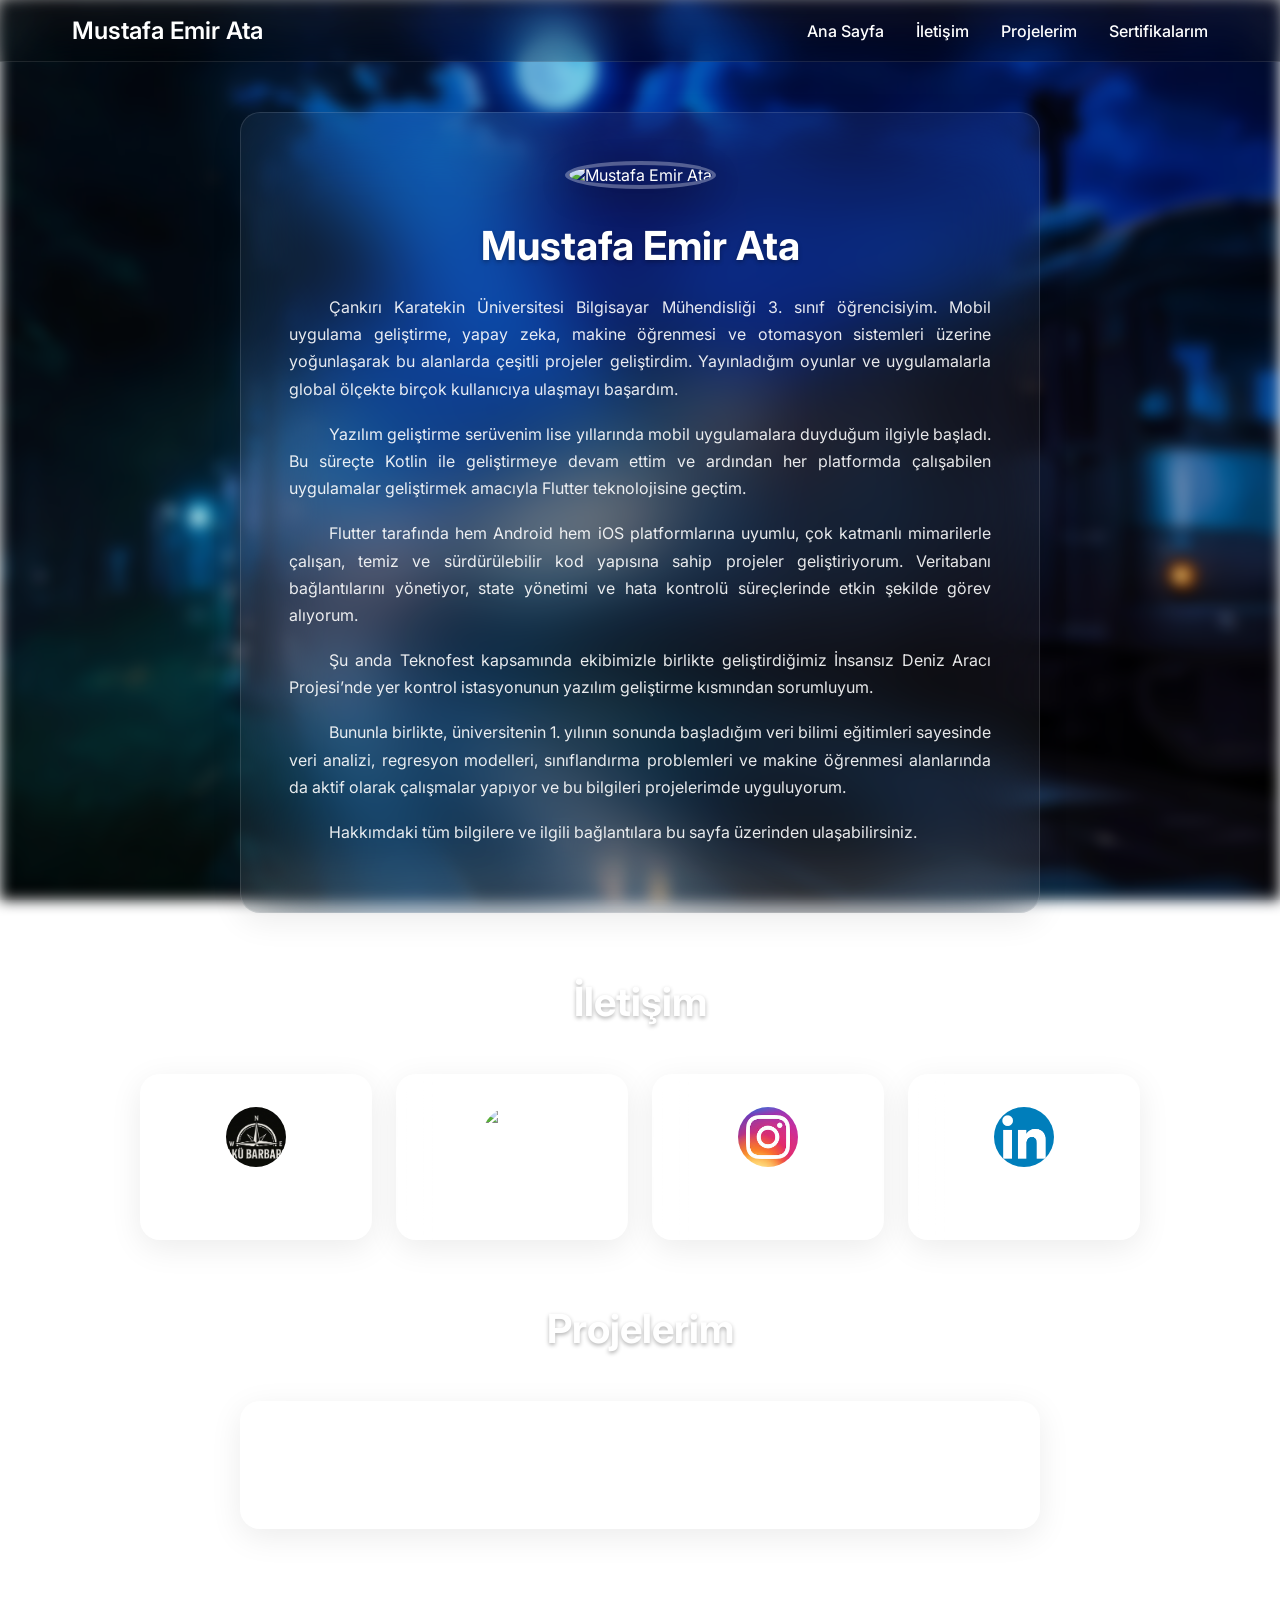
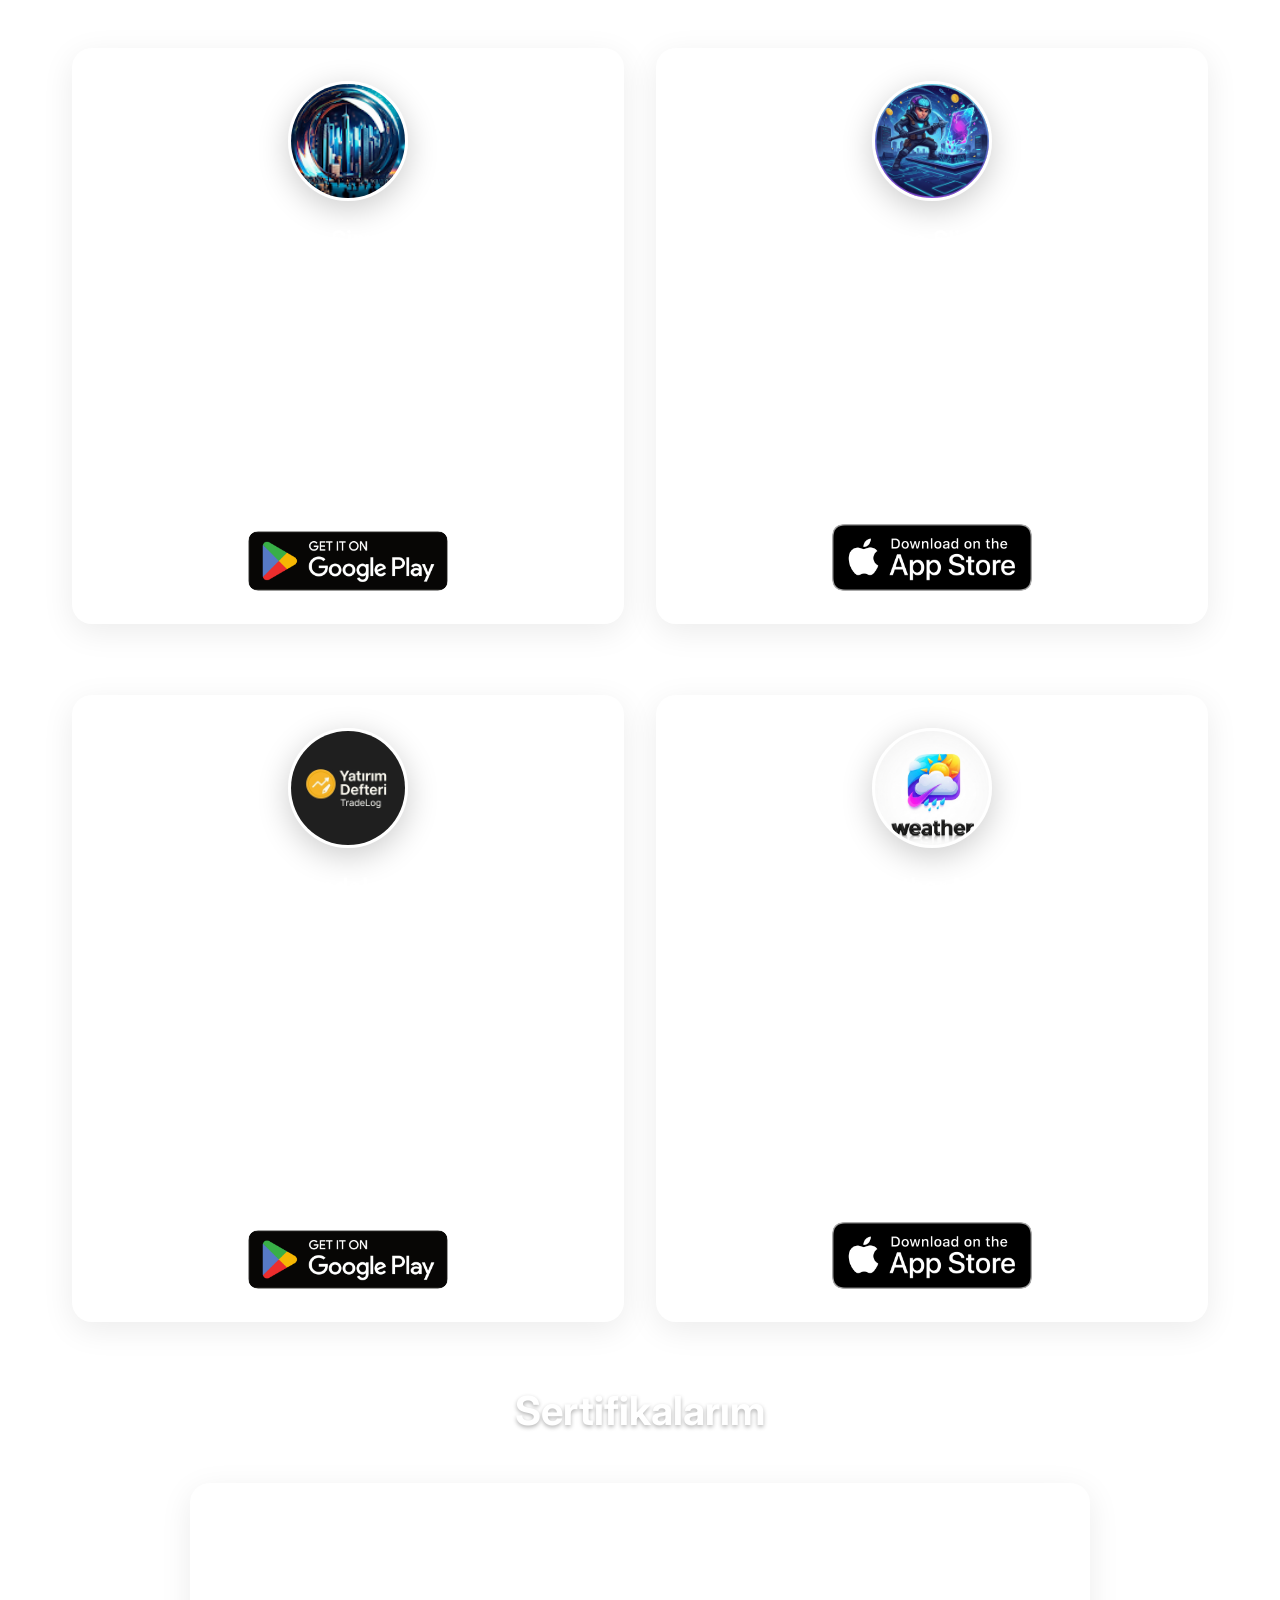
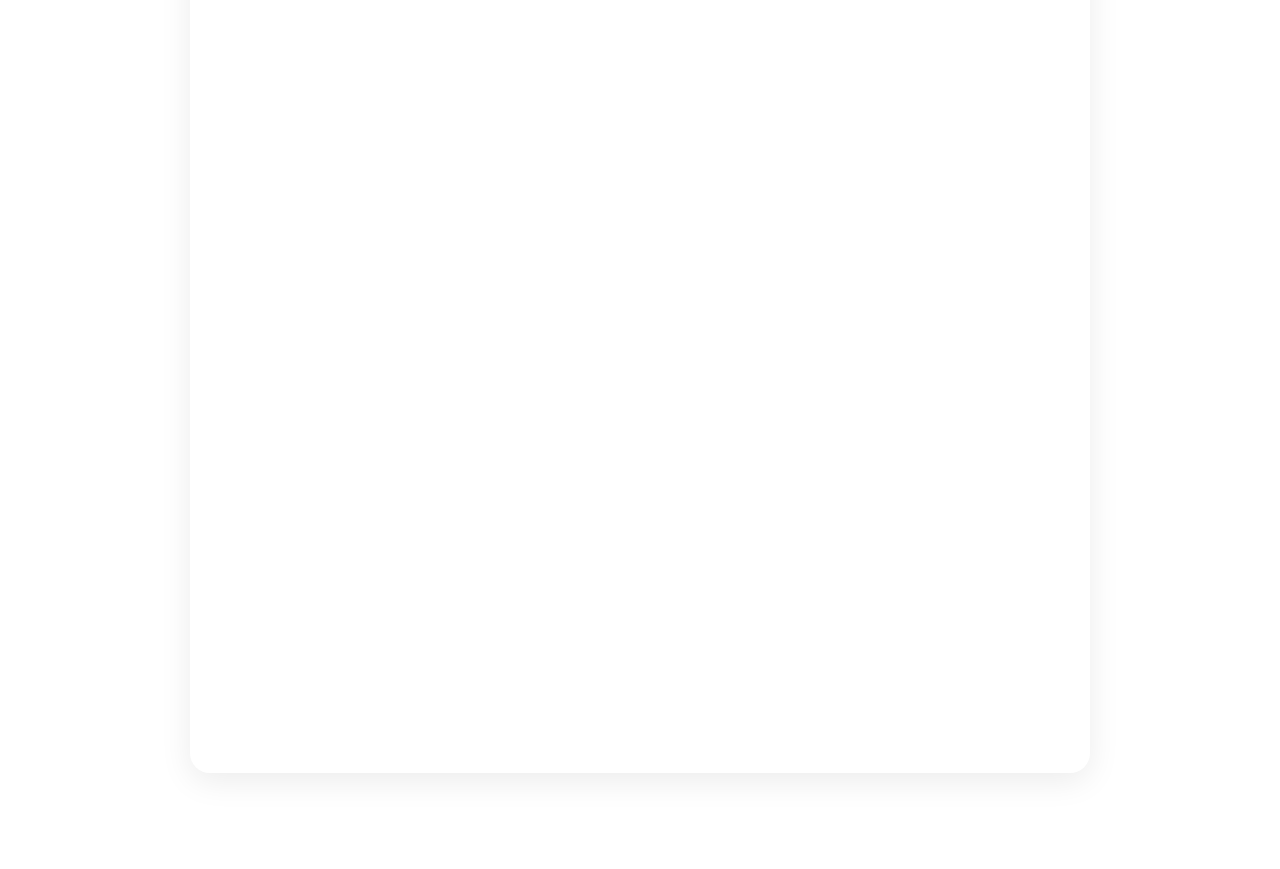
==== index.html @ ef31381d "Güncellemeler yapıldı" ====
<!DOCTYPE html>
<html lang="tr">

<head>
    <meta charset="UTF-8">
    <meta name="viewport" content="width=device-width, initial-scale=1.0">
    <title>Mustafa Emir Ata</title>
    <link rel="icon" type="image/jpeg" href="assets/resimlerim/mustafaemirata.jpeg">
    <link rel="stylesheet" href="style.css">
    <link href="https://fonts.googleapis.com/css2?family=Inter:wght@300;400;500;600;700&display=swap" rel="stylesheet">
</head>

<body>
    <!-- Navigation -->
    <nav class="navbar">
        <div class="nav-container">
            <div class="nav-logo">
                <h2>Mustafa Emir Ata</h2>
            </div>
            <div class="nav-menu" id="nav-menu">
                <a href="#home" class="nav-link">Ana Sayfa</a>
                <a href="#contact" class="nav-link">İletişim</a>
                <a href="#projects" class="nav-link">Projelerim</a>
                <a href="#certificates" class="nav-link">Sertifikalarım</a>
            </div>
            <div class="hamburger" id="hamburger">
                <span class="bar"></span>
                <span class="bar"></span>
                <span class="bar"></span>
            </div>
        </div>
    </nav>

    <!-- Main Content -->
    <main class="main-content">
        <!-- Home Section -->
        <section id="home" class="section">
            <div class="container">
                <div class="profile-card glass-card">
                    <div class="profile-image-container">
                        <img src="assets/resimlerim/musatafaemirata.jpeg" alt="Mustafa Emir Ata" class="profile-image">
                    </div>
                    <h1 class="profile-name">Mustafa Emir Ata</h1>
                    <p class="profile-description">
                        Çankırı Karatekin Üniversitesi Bilgisayar Mühendisliği 3. sınıf öğrencisiyim. Mobil uygulama geliştirme, yapay zeka, makine öğrenmesi ve otomasyon sistemleri üzerine yoğunlaşarak bu alanlarda çeşitli projeler geliştirdim. Yayınladığım oyunlar ve uygulamalarla
                        global ölçekte birçok kullanıcıya ulaşmayı başardım.
                    </p>

                    <p class="profile-description">
                        Yazılım geliştirme serüvenim lise yıllarında mobil uygulamalara duyduğum ilgiyle başladı. Bu süreçte Kotlin ile geliştirmeye devam ettim ve ardından her platformda çalışabilen uygulamalar geliştirmek amacıyla Flutter teknolojisine geçtim.
                    </p>

                    <p class="profile-description">
                        Flutter tarafında hem Android hem iOS platformlarına uyumlu, çok katmanlı mimarilerle çalışan, temiz ve sürdürülebilir kod yapısına sahip projeler geliştiriyorum. Veritabanı bağlantılarını yönetiyor, state yönetimi ve hata kontrolü süreçlerinde etkin
                        şekilde görev alıyorum.
                    </p>

                    <p class="profile-description">
                        Şu anda Teknofest kapsamında ekibimizle birlikte geliştirdiğimiz İnsansız Deniz Aracı Projesi’nde yer kontrol istasyonunun yazılım geliştirme kısmından sorumluyum.
                    </p>

                    <p class="profile-description">
                        Bununla birlikte, üniversitenin 1. yılının sonunda başladığım veri bilimi eğitimleri sayesinde veri analizi, regresyon modelleri, sınıflandırma problemleri ve makine öğrenmesi alanlarında da aktif olarak çalışmalar yapıyor ve bu bilgileri projelerimde
                        uyguluyorum.
                    </p>

                    <p class="profile-description">
                        Hakkımdaki tüm bilgilere ve ilgili bağlantılara bu sayfa üzerinden ulaşabilirsiniz.
                    </p>


                </div>
            </div>
        </section>

        <!-- Contact Section -->
        <section id="contact" class="section">
            <div class="container">
                <h2 class="section-title">İletişim</h2>
                <div class="contact-cards">
                    <a href="https://github.com/mustafaemirata" target="_blank" class="contact-card glass-card">
                        <img src="assets/iconlar/cakubarbaros.jpeg" alt="teknofest" class="contact-icon">
                        <span>GitHub</span>
                    </a>
                    <a href="cakubarbaros.com" target="_blank" class="contact-card glass-card">
                        <img src="assets/iconlar/github.png" alt="GitHub" class="contact-icon">
                        <span>Teknofest</span>
                    </a>
                    <a href="https://www.instagram.com/mustafaemir.ata" target="_blank" class="contact-card glass-card">
                        <img src="assets/iconlar/instagram.jpg" alt="Instagram" class="contact-icon">
                        <span>Instagram</span>
                    </a>
                    <a href="https://www.linkedin.com/in/mustafa-emir-ata-b956aa28b/" target="_blank" class="contact-card glass-card">
                        <img src="assets/iconlar/linkedin.png" alt="LinkedIn" class="contact-icon">
                        <span>LinkedIn</span>
                    </a>
                </div>
            </div>
        </section>

        <!-- Projects Section -->
        <section id="projects" class="section">
            <div class="container">
                <h2 class="section-title">Projelerim</h2>
                <div class="projects-intro glass-card">
                    <p>App Store ve Google Play Store'da yayınlamış olduğum uygulamalar ve oyunlarım var.</p>
                </div>

                <div class="games-section">
                    <h3 class="games-title">Oyunlar</h3>
                    <div class="games-grid">
                        <!-- Borsa Simulator -->
                        <div class="game-card glass-card">
                            <div class="game-image-container">
                                <img src="assets/uygulamaresimleri/borsasimulator.png" alt="Borsa Simulator" class="game-image">
                            </div>
                            <div class="game-content">
                                <h4 class="game-title">Borsa Simulator</h4>
                                <p class="game-description">
                                    Finans dünyasına adım atmaya hazır mısın? Borsa Simulator ile kendi fabrikanızı kurun, akıllı yatırımlar yaparak sermayenizi katlayın ve dünya genelindeki rakiplerinizle amansız bir rekabete girerek en zengin iş insanı olun! Bu heyecan verici simülasyon
                                    ve strateji oyunu, finansal becerilerinizi test ederken size eşsiz bir deneyim sunuyor.
                                </p>
                                <div class="download-btn-container">
                                    <a href="https://play.google.com/store/apps/details?id=com.mustafaemirata.personelkaydet&utm_source=emea_Med" target="_blank" class="download-btn">
                                        <img src="assets/iconlar/googleplaystore.png" alt="Google Play Store" class="store-image">
                                    </a>
                                </div>
                            </div>
                        </div>

                        <!-- Hype Slicer -->
                        <div class="game-card glass-card">
                            <div class="game-image-container">
                                <img src="assets/uygulamaresimleri/hypeslicer.png" alt="Hype Slicer" class="game-image">
                            </div>
                            <div class="game-content">
                                <h4 class="game-title">Hype Slicer</h4>
                                <p class="game-description">
                                    NFT Ekonomisinin Zirvesine Tırman! Geleceğin NFT strateji simülasyonu Hype Slicer'da, kendi şirketinin CEO'su olarak ekonomik kararlar senin elinde! Durum kartlarına göre kritik stratejik seçimler yap, ekonomik istatistiklerini dengele ve iflastan uzak
                                    dur. Hype değeriyle piyasayı domine et, ham madde üretimini optimize et ve her gün şirketini büyüt. Diğer şirketlerle akıllı sözleşmeler yap, yatırımlarını vadeli işlemlerle güvence altına al. Kârını koru, riskleri
                                    yönet, ve NFT dünyasının en güçlü CEO'su ol!
                                </p>
                                <div class="download-btn-container">
                                    <a href="https://apps.apple.com/tr/app/hype-slicers/id6753694400?l=tr" target="_blank" class="download-btn">
                                        <img src="assets/iconlar/appstore.png" alt="App Store" class="store-image">
                                    </a>
                                </div>
                            </div>
                        </div>
                    </div>
                </div>

                <div class="apps-section">
                    <h3 class="apps-title">Uygulamalar</h3>
                    <div class="apps-grid">
                        <!-- Tradelog -->
                        <div class="app-card glass-card">
                            <div class="app-image-container">
                                <img src="assets/uygulamaresimleri/tradelog.jpg" alt="Tradelog" class="app-image">
                            </div>
                            <div class="app-content">
                                <h4 class="app-title">Tradelog</h4>
                                <p class="app-description">
                                    Yatırımlarınızı kaydedin, yapay zeka ile kişiselleştirilmiş portföy analizleri, öneriler ve gelişmiş piyasa grafikleriyle anında tanışın! Piyasadaki tüm kripto para birimlerinin arz, alış ve satış verilerini takip edin. Akıllı not defteri özelliğimizle
                                    önemli bilgileri kaydedin ve yatırım stratejilerinizi optimize edin. Tradelog ile finansal kararlarınızı kolaylaştırın ve yatırımlarınızı bir üst seviyeye taşıyın!
                                </p>
                                <div class="download-btn-container">
                                    <a href="https://play.google.com/store/apps/details?id=com.tradelog&hl=tr" target="_blank" class="download-btn">
                                        <img src="assets/iconlar/googleplaystore.png" alt="Google Play Store" class="store-image">
                                    </a>
                                </div>
                            </div>
                        </div>

                        <!-- Weather Now! -->
                        <div class="app-card glass-card">
                            <div class="app-image-container">
                                <img src="assets/uygulamaresimleri/resim.png" alt="Weather Now!" class="app-image">
                            </div>
                            <div class="app-content">
                                <h4 class="app-title">Weather Now!</h4>
                                <p class="app-description">
                                    Tamamen reklamsız ve kullanıcı dostu tasarımıyla Weather App, gelecekteki günlerin hava tahminlerini, rüzgar ve nem verilerini hızlıca erişmenizi sağlar. Uygulama, sıcaklık değerlerini anlık ve güvenilir şekilde sunarak günlük planlamanızı kolaylaştırır.
                                    Özellikler:
                                    <br><br> • Anlık hava durumu ve sıcaklık verileri<br> • Gelecek günlerin 3 günlük tahmini<br> • Saatlik rüzgar ve nem raporları<br> • Favori şehirler ve hızlı erişim<br> • Animasyonlu hava durumu görselleri
                                </p>
                                <div class="download-btn-container">
                                    <a href="https://apps.apple.com/tr/app/weather-now/id6751362696?l=tr" target="_blank" class="download-btn">
                                        <img src="assets/iconlar/appstore.png" alt="App Store" class="store-image">
                                    </a>
                                </div>
                            </div>
                        </div>
                    </div>
                </div>
            </div>
        </section>

        <!-- Certificates Section -->
        <section id="certificates" class="section">
            <div class="container">
                <h2 class="section-title">Sertifikalarım</h2>
                <div class="certificates-card glass-card">
                    <div class="certificates-list">
                        <div class="certificate-item">
                            <span class="certificate-course">Veri Bilimi ve Makine Öğrenmesi</span>
                            <span class="certificate-instructor">Batuhan Başyiğit</span>
                            <span class="certificate-platform">Udemy</span>
                        </div>
                        <div class="certificate-item">
                            <span class="certificate-course">Topluluk Öğrenmesi</span>
                            <span class="certificate-instructor">Kaan Can Yılmaz</span>
                            <span class="certificate-platform">BTK Akademi</span>
                        </div>
                        <div class="certificate-item">
                            <span class="certificate-course">İleri Seviye Python Programlama Dili</span>
                            <span class="certificate-instructor">Sadık Tura</span>
                            <span class="certificate-platform">BTK Akademi</span>
                        </div>
                        <div class="certificate-item">
                            <span class="certificate-course">Bilgisayar Ağları</span>
                            <span class="certificate-instructor">Sinan Çeçen</span>
                            <span class="certificate-platform">BTK Akademi</span>
                        </div>
                        <div class="certificate-item">
                            <span class="certificate-course">Doküman Tipleri ve Veri Formatları</span>
                            <span class="certificate-instructor">Yücel Alkan</span>
                            <span class="certificate-platform">BTK Akademi</span>
                        </div>
                        <div class="certificate-item">
                            <span class="certificate-course">Versiyon Kontrolleri: Git ve Github</span>
                            <span class="certificate-instructor">Atıl Samancıoğlu</span>
                            <span class="certificate-platform">BTK Akademi</span>
                        </div>
                        <div class="certificate-item">
                            <span class="certificate-course">Veri Bilimi için Python ve Tensorflow</span>
                            <span class="certificate-instructor">Atıl Samancıoğlu</span>
                            <span class="certificate-platform">BTK Akademi</span>
                        </div>
                        <div class="certificate-item">
                            <span class="certificate-course">Kotlin Programlama Dili</span>
                            <span class="certificate-instructor">Atıl Samancıoğlu</span>
                            <span class="certificate-platform">BTK Akademi</span>
                        </div>
                        <div class="certificate-item">
                            <span class="certificate-course">Kotlin ile Android Uygulama Geliştirme</span>
                            <span class="certificate-instructor">Atıl Samancıoğlu</span>
                            <span class="certificate-platform">BTK Akademi</span>
                        </div>
                        <div class="certificate-item">
                            <span class="certificate-course">Java ile Programlamaya Giriş</span>
                            <span class="certificate-instructor">Engin Demiroğ</span>
                            <span class="certificate-platform">BTK Akademi</span>
                        </div>
                        <div class="certificate-item">
                            <span class="certificate-course">Unity ile 3D Oyun Geliştirme (Atölye)</span>
                            <span class="certificate-instructor">Tarık Bağrıyanık</span>
                            <span class="certificate-platform">BTK Akademi</span>
                        </div>
                        <div class="certificate-item">
                            <span class="certificate-course">A'dan Z'ye Python</span>
                            <span class="certificate-instructor">Kubilay Erkeç</span>
                            <span class="certificate-platform">Udemy</span>
                        </div>
                    </div>
                </div>
            </div>
        </section>
    </main>

    <script>
        // Mobile menu toggle
        const hamburger = document.getElementById('hamburger');
        const navMenu = document.getElementById('nav-menu');

        hamburger.addEventListener('click', () => {
            hamburger.classList.toggle('active');
            navMenu.classList.toggle('active');
        });

        // Close mobile menu when clicking on a link
        document.querySelectorAll('.nav-link').forEach(n => n.addEventListener('click', () => {
            hamburger.classList.remove('active');
            navMenu.classList.remove('active');
        }));

        // Smooth scrolling for navigation links
        document.querySelectorAll('a[href^="#"]').forEach(anchor => {
            anchor.addEventListener('click', function(e) {
                e.preventDefault();
                const target = document.querySelector(this.getAttribute('href'));
                if (target) {
                    target.scrollIntoView({
                        behavior: 'smooth',
                        block: 'start'
                    });
                }
            });
        });
    </script>
</body>

</html>
---- style.css ----
/* Reset and Base Styles */

* {
    margin: 0;
    padding: 0;
    box-sizing: border-box;
}

body {
    font-family: 'Inter', sans-serif;
    background-size: cover;
    background-position: center;
    background-attachment: fixed;
    background-repeat: no-repeat;
    min-height: 100vh;
    color: #ffffff;
    overflow-x: hidden;
}

/* Arkaplan resmi için ayrı element */
body::after {
    content: '';
    position: fixed;
    top: 0;
    left: 0;
    width: 100%;
    height: 100%;
    background-image: url('assets/background/tren.jpg');
    background-size: cover;
    background-position: center;
    background-attachment: fixed;
    background-repeat: no-repeat;
    filter: blur(7px);
    z-index: -2;
}



/* Background overlay for better readability */

body::before {
    content: '';
    position: fixed;
    top: 0;
    left: 0;
    width: 100%;
    height: 100%;
    background: rgba(0, 0, 0, 0.05);
    /* 🔹 0.3 → 0.05, arka plan artık çok belirgin */
    z-index: -1;
}


/* Liquid Glass Effect — Daha Şeffaf & Parlak Versiyon */

.glass-card {
    background: rgba(255, 255, 255, 0.04);
    /* 🔹 Çok düşük opaklık */
    backdrop-filter: blur(40px);
    /* 🔹 Yüksek blur, yumuşak görünüm */
    -webkit-backdrop-filter: blur(40px);
    border: 1px solid rgba(255, 255, 255, 0.12);
    border-radius: 20px;
    box-shadow: 0 8px 32px rgba(0, 0, 0, 0.08);
    transition: all 0.3s ease;
}

.glass-card:hover {
    background: rgba(255, 255, 255, 0.06);
    /* 🔹 Hover’da çok hafif vurgulu */
    border: 1px solid rgba(255, 255, 255, 0.18);
    transform: translateY(-4px);
    box-shadow: 0 12px 40px rgba(0, 0, 0, 0.15);
}


/* Navigation */

.navbar {
    position: fixed;
    top: 0;
    width: 100%;
    background: rgba(0, 0, 0, 0.2);
    backdrop-filter: blur(20px);
    -webkit-backdrop-filter: blur(20px);
    border-bottom: 1px solid rgba(255, 255, 255, 0.1);
    z-index: 1000;
    padding: 1rem 0;
}

.nav-container {
    max-width: 1200px;
    margin: 0 auto;
    padding: 0 2rem;
    display: flex;
    justify-content: space-between;
    align-items: center;
}

.nav-logo h2 {
    color: #ffffff;
    font-weight: 600;
    font-size: 1.5rem;
}

.nav-menu {
    display: flex;
    gap: 2rem;
}

.nav-link {
    color: #ffffff;
    text-decoration: none;
    font-weight: 500;
    transition: color 0.3s ease;
    position: relative;
}

.nav-link:hover {
    color: #64b5f6;
}

.nav-link::after {
    content: '';
    position: absolute;
    bottom: -5px;
    left: 0;
    width: 0;
    height: 2px;
    background: #64b5f6;
    transition: width 0.3s ease;
}

.nav-link:hover::after {
    width: 100%;
}


/* Hamburger Menu */

.hamburger {
    display: none;
    flex-direction: column;
    cursor: pointer;
    gap: 4px;
}

.bar {
    width: 25px;
    height: 3px;
    background: #ffffff;
    transition: 0.3s;
    border-radius: 2px;
}

.hamburger.active .bar:nth-child(1) {
    transform: rotate(45deg) translate(5px, 5px);
}

.hamburger.active .bar:nth-child(2) {
    opacity: 0;
}

.hamburger.active .bar:nth-child(3) {
    transform: rotate(-45deg) translate(7px, -6px);
}


/* Main Content */

.main-content {
    margin-top: 80px;
    padding: 2rem 0;
}

.container {
    max-width: 1200px;
    margin: 0 auto;
    padding: 0 2rem;
}

.section {
    margin-bottom: 4rem;
}

.section-title {
    text-align: center;
    font-size: 2.5rem;
    font-weight: 700;
    margin-bottom: 3rem;
    color: #ffffff;
    text-shadow: 0 2px 4px rgba(0, 0, 0, 0.3);
}


/* Profile Section */

.profile-card {
    max-width: 800px;
    margin: 0 auto;
    padding: 3rem;
    text-align: center;
}

.profile-image-container {
    margin-bottom: 2rem;
}

.profile-image {
    width: 200px;
    height: 200px;
    border-radius: 50%;
    object-fit: cover;
    border: 4px solid rgba(255, 255, 255, 0.3);
    box-shadow: 0 8px 32px rgba(0, 0, 0, 0.2);
}

.profile-name {
    font-size: 2.5rem;
    font-weight: 700;
    margin-bottom: 1.5rem;
    color: #ffffff;
    text-shadow: 0 2px 4px rgba(0, 0, 0, 0.3);
}

.profile-description {
    font-size: 1rem;
    line-height: 1.7;
    color: rgba(255, 255, 255, 0.9);
    text-align: justify;
    text-indent: 40px;
    margin-bottom: 18px;
}


/* Contact Section */

.contact-cards {
    display: grid;
    grid-template-columns: repeat(4, 1fr);
    gap: 1.5rem;
    max-width: 1000px;
    margin: 0 auto;
}

.contact-card {
    display: flex;
    flex-direction: column;
    align-items: center;
    padding: 2rem;
    text-decoration: none;
    color: #ffffff;
    transition: all 0.3s ease;
}

.contact-card:hover {
    color: #64b5f6;
    text-decoration: none;
}

.contact-icon {
    width: 60px;
    height: 60px;
    margin-bottom: 1rem;
    border-radius: 50%;
    object-fit: cover;
}

.contact-card span {
    font-size: 1.2rem;
    font-weight: 600;
}


/* Projects Section */

.projects-intro {
    max-width: 800px;
    margin: 0 auto 3rem;
    padding: 2rem;
    text-align: center;
}

.projects-intro p {
    font-size: 1.2rem;
    line-height: 1.6;
    color: rgba(255, 255, 255, 0.9);
}

.games-title,
.apps-title {
    text-align: center;
    font-size: 2rem;
    font-weight: 600;
    margin-bottom: 2rem;
    color: #ffffff;
}

.games-grid,
.apps-grid {
    display: grid;
    grid-template-columns: repeat(auto-fit, minmax(400px, 1fr));
    gap: 2rem;
    margin-top: 2rem;
}

.game-card,
.app-card {
    padding: 2rem;
    text-align: center;
    display: flex;
    flex-direction: column;
    height: 100%;
}

.game-image-container,
.app-image-container {
    margin-bottom: 1.5rem;
    display: flex;
    justify-content: center;
}

.game-image,
.app-image {
    width: 120px;
    height: 120px;
    border-radius: 50%;
    object-fit: cover;
    border: 3px solid rgba(255, 255, 255, 0.3);
    box-shadow: 0 8px 32px rgba(0, 0, 0, 0.2);
}

.game-content,
.app-content {
    padding: 0;
    display: flex;
    flex-direction: column;
    flex-grow: 1;
}

.game-title,
.app-title {
    font-size: 1.5rem;
    font-weight: 600;
    margin-bottom: 1rem;
    color: #ffffff;
}

.game-description,
.app-description {
    font-size: 1rem;
    line-height: 1.6;
    color: rgba(255, 255, 255, 0.9);
    margin-bottom: 1.5rem;
    text-align: justify;
    flex-grow: 1;
}

.download-btn-container {
    margin-top: auto;
    display: flex;
    justify-content: center;
    width: 100%;
}

.download-btn {
    display: block;
    width: 100%;
    max-width: 200px;
    text-decoration: none;
    transition: all 0.3s ease;
    border-radius: 10px;
    overflow: hidden;
}

.download-btn:hover {
    transform: translateY(-2px);
    text-decoration: none;
}

.store-image {
    width: 100%;
    height: auto;
    display: block;
    border-radius: 10px;
}

/* Certificates Section */
.certificates-card {
    max-width: 900px;
    margin: 0 auto;
    padding: 2rem;
}

.certificates-list {
    display: flex;
    flex-direction: column;
    gap: 1rem;
}

.certificate-item {
    display: grid;
    grid-template-columns: 2fr 1fr 1fr;
    gap: 1rem;
    padding: 1rem;
    background: rgba(255, 255, 255, 0.05);
    border-radius: 10px;
    border: 1px solid rgba(255, 255, 255, 0.1);
    transition: all 0.3s ease;
}

.certificate-item:hover {
    background: rgba(255, 255, 255, 0.08);
    border: 1px solid rgba(255, 255, 255, 0.15);
    transform: translateY(-2px);
}

.certificate-course {
    font-weight: 600;
    color: #ffffff;
    font-size: 1rem;
}

.certificate-instructor {
    color: rgba(255, 255, 255, 0.8);
    font-size: 0.9rem;
    text-align: center;
}

.certificate-platform {
    color: rgba(255, 255, 255, 0.7);
    font-size: 0.9rem;
    text-align: right;
    font-weight: 500;
}


/* Mobile Responsiveness */

@media (max-width: 768px) {
    .nav-menu {
        position: fixed;
        left: -100%;
        top: 70px;
        flex-direction: column;
        background: rgba(0, 0, 0, 0.9);
        backdrop-filter: blur(20px);
        width: 100%;
        text-align: center;
        transition: 0.3s;
        padding: 2rem 0;
        gap: 1rem;
    }
    .nav-menu.active {
        left: 0;
    }
    .hamburger {
        display: flex;
    }
    .container {
        padding: 0 1rem;
    }
    .profile-card {
        padding: 2rem 1.5rem;
    }
    .profile-image {
        width: 150px;
        height: 150px;
    }
    .profile-name {
        font-size: 2rem;
    }
    .profile-description {
        font-size: 1rem;
        line-height: 1.7;         /* satırlar arası boşluk */
        text-align: justify;      /* metni iki yana yasla */
        text-indent: 40px;        /* paragrafın ilk satırını içeri kaydır */
        margin-bottom: 18px;      /* paragraflar arası boşluk */
    }
    
    .section-title {
        font-size: 2rem;
    }
    .contact-cards {
        grid-template-columns: repeat(2, 1fr);
        gap: 1rem;
    }
    .games-grid,
    .apps-grid {
        grid-template-columns: 1fr;
        gap: 1.5rem;
    }
    .game-content,
    .app-content {
        padding: 0;
    }
    .game-title,
    .app-title {
        font-size: 1.3rem;
    }
    .game-description,
    .app-description {
        font-size: 0.95rem;
    }
    .game-image,
    .app-image {
        width: 100px;
        height: 100px;
    }

    .certificate-item {
        grid-template-columns: 1fr;
        gap: 0.5rem;
        text-align: center;
    }

    .certificate-instructor,
    .certificate-platform {
        text-align: center;
    }
}

@media (max-width: 480px) {
    .nav-container {
        padding: 0 1rem;
    }
    .profile-card {
        padding: 1.5rem 1rem;
    }
    .profile-image {
        width: 120px;
        height: 120px;
    }
    .profile-name {
        font-size: 1.8rem;
    }
    .contact-card {
        padding: 1.5rem;
    }
    .contact-icon {
        width: 50px;
        height: 50px;
    }
    .contact-cards {
        grid-template-columns: 1fr;
        gap: 0.8rem;
    }
    .game-content,
    .app-content {
        padding: 0;
    }
    .game-image,
    .app-image {
        width: 80px;
        height: 80px;
    }

    .certificates-card {
        padding: 1.5rem;
    }

    .certificate-item {
        padding: 0.8rem;
    }

    .certificate-course {
        font-size: 0.9rem;
    }

    .certificate-instructor,
    .certificate-platform {
        font-size: 0.8rem;
    }
}


/* Smooth scrolling */

html {
    scroll-behavior: smooth;
}


/* Loading animation */

@keyframes fadeInUp {
    from {
        opacity: 0;
        transform: translateY(30px);
    }
    to {
        opacity: 1;
        transform: translateY(0);
    }
}

.glass-card {
    animation: fadeInUp 0.6s ease-out;
}


/* Custom scrollbar */

::-webkit-scrollbar {
    width: 8px;
}

::-webkit-scrollbar-track {
    background: rgba(0, 0, 0, 0.1);
}

::-webkit-scrollbar-thumb {
    background: rgba(255, 255, 255, 0.3);
    border-radius: 4px;
}

::-webkit-scrollbar-thumb:hover {
    background: rgba(255, 255, 255, 0.5);
}
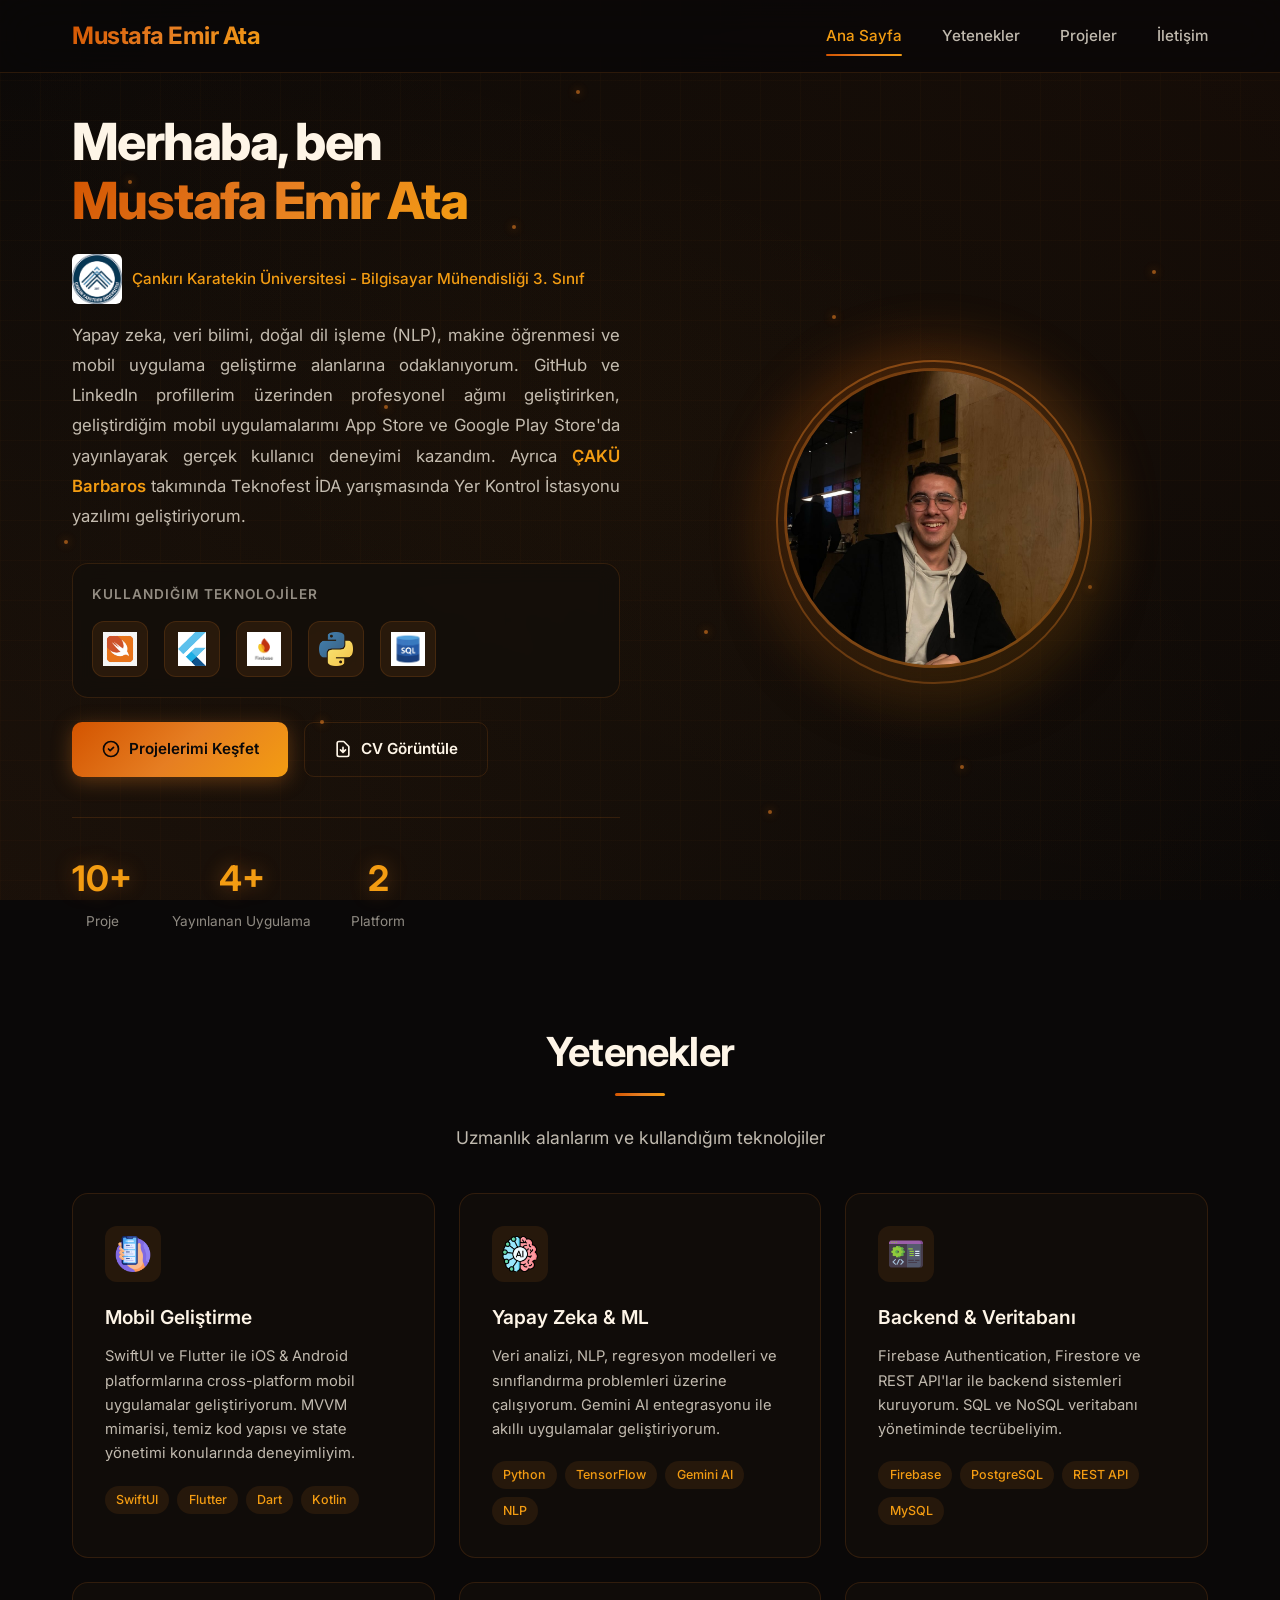
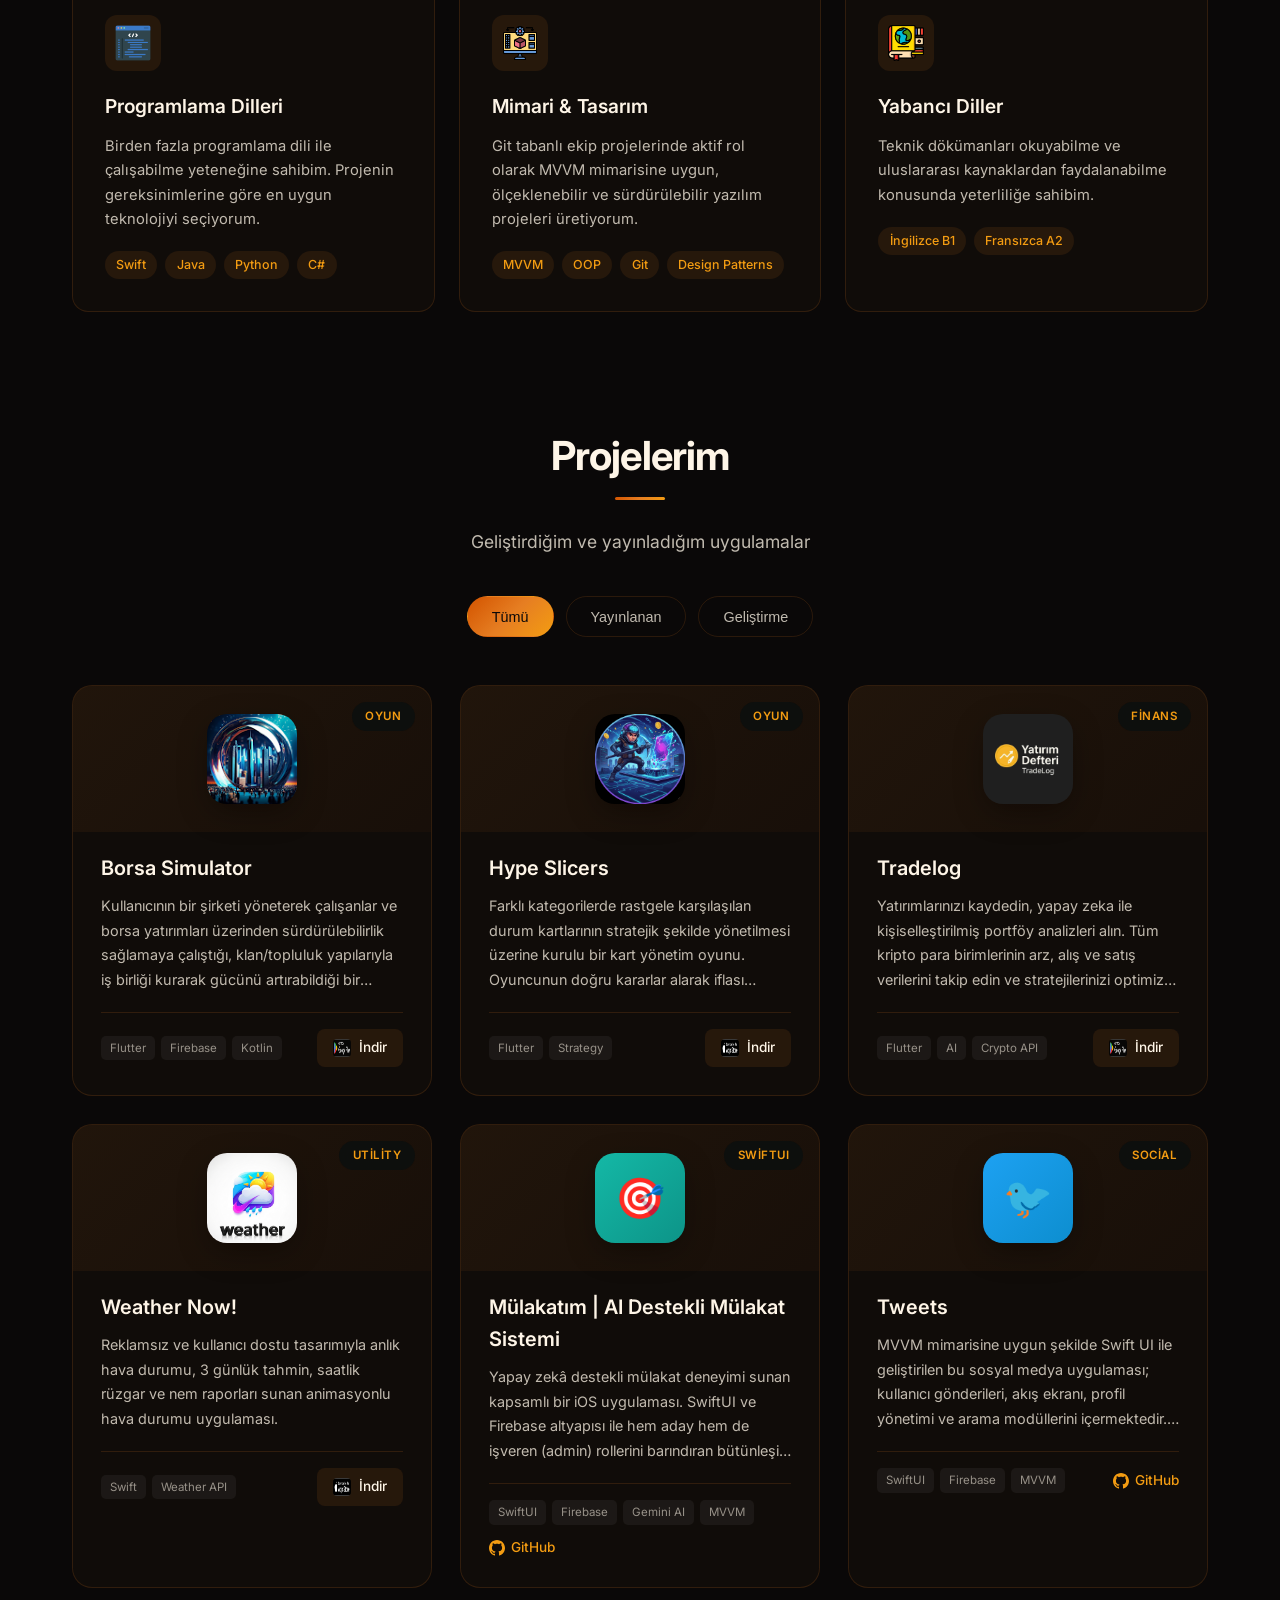
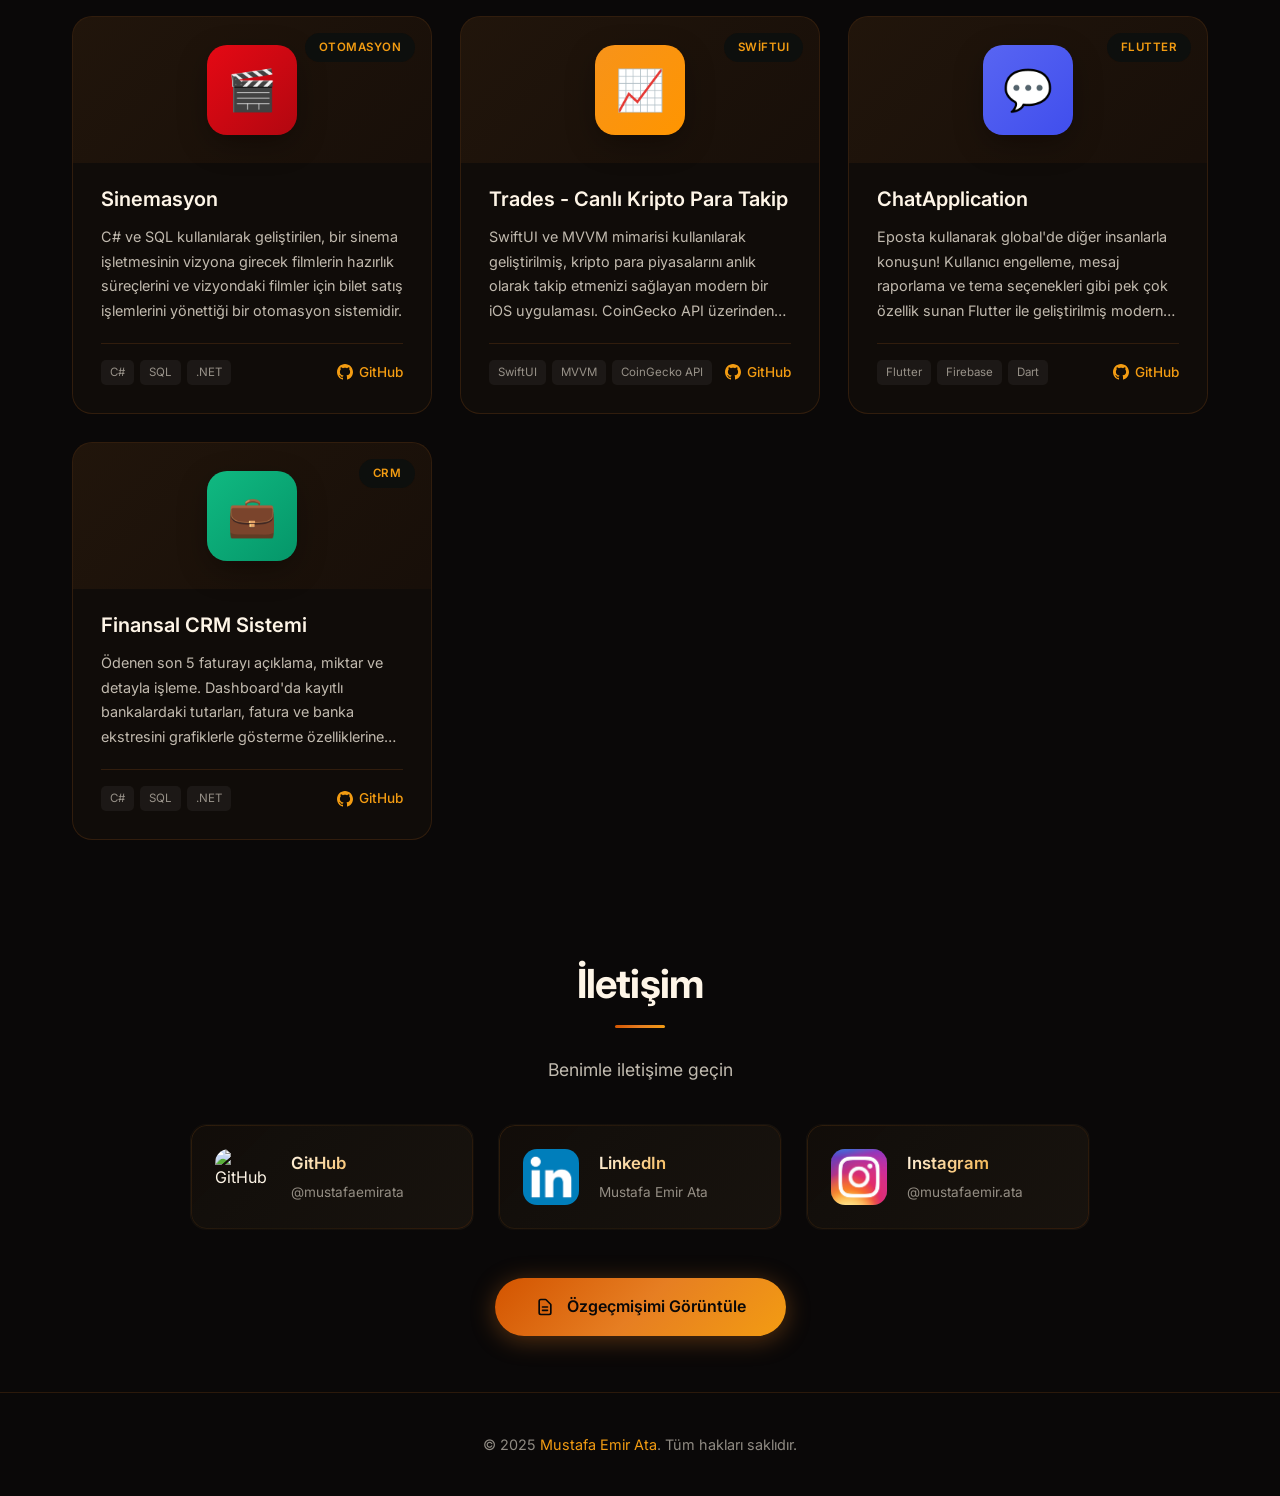
==== commit 5b7d40c7: "Site yapısı tamamen değiştirildi. Yeni projeler ve resimler eklenerek bağlantılar güncellendi." ====
--- a/index.html
+++ b/index.html
@@ -4,24 +4,49 @@
 <head>
     <meta charset="UTF-8">
     <meta name="viewport" content="width=device-width, initial-scale=1.0">
-    <title>Mustafa Emir Ata</title>
+    <meta name="description"
+        content="Mustafa Emir Ata - Bilgisayar Mühendisliği öğrencisi, Mobil Uygulama Geliştirici, SwiftUI & Flutter Developer">
+    <meta name="keywords"
+        content="Mustafa Emir Ata, Flutter Developer, SwiftUI Developer, iOS Developer, AI, Machine Learning, Teknofest">
+    <meta name="author" content="Mustafa Emir Ata">
+    <title>Mustafa Emir Ata | Mobile Developer</title>
     <link rel="icon" type="image/jpeg" href="assets/resimlerim/mustafaemirata.jpeg">
     <link rel="stylesheet" href="style.css">
-    <link href="https://fonts.googleapis.com/css2?family=Inter:wght@300;400;500;600;700&display=swap" rel="stylesheet">
+    <link href="https://fonts.googleapis.com/css2?family=Inter:wght@300;400;500;600;700;800&display=swap"
+        rel="stylesheet">
 </head>
 
 <body>
+    <!-- Animated Background -->
+    <div class="bg-animation"></div>
+
+    <!-- Floating Particles -->
+    <div class="particles">
+        <div class="particle"></div>
+        <div class="particle"></div>
+        <div class="particle"></div>
+        <div class="particle"></div>
+        <div class="particle"></div>
+        <div class="particle"></div>
+        <div class="particle"></div>
+        <div class="particle"></div>
+        <div class="particle"></div>
+        <div class="particle"></div>
+        <div class="particle"></div>
+        <div class="particle"></div>
+    </div>
+
     <!-- Navigation -->
-    <nav class="navbar">
+    <nav class="navbar" id="navbar">
         <div class="nav-container">
             <div class="nav-logo">
                 <h2>Mustafa Emir Ata</h2>
             </div>
             <div class="nav-menu" id="nav-menu">
-                <a href="#home" class="nav-link">Ana Sayfa</a>
+                <a href="#home" class="nav-link active">Ana Sayfa</a>
+                <a href="#skills" class="nav-link">Yetenekler</a>
+                <a href="#projects" class="nav-link">Projeler</a>
                 <a href="#contact" class="nav-link">İletişim</a>
-                <a href="#projects" class="nav-link">Projelerim</a>
-                <a href="#certificates" class="nav-link">Sertifikalarım</a>
             </div>
             <div class="hamburger" id="hamburger">
                 <span class="bar"></span>
@@ -33,42 +58,515 @@
 
     <!-- Main Content -->
     <main class="main-content">
-        <!-- Home Section -->
-        <section id="home" class="section">
+        <!-- Hero Section -->
+        <section id="home" class="section hero">
             <div class="container">
-                <div class="profile-card glass-card">
-                    <div class="profile-image-container">
-                        <img src="assets/resimlerim/musatafaemirata.jpeg" alt="Mustafa Emir Ata" class="profile-image">
-                    </div>
-                    <h1 class="profile-name">Mustafa Emir Ata</h1>
-                    <p class="profile-description">
-                        Çankırı Karatekin Üniversitesi Bilgisayar Mühendisliği 3. sınıf öğrencisiyim. Mobil uygulama geliştirme, yapay zeka, makine öğrenmesi ve otomasyon sistemleri üzerine yoğunlaşarak bu alanlarda çeşitli projeler geliştirdim. Yayınladığım oyunlar ve uygulamalarla
-                        global ölçekte birçok kullanıcıya ulaşmayı başardım.
-                    </p>
-
-                    <p class="profile-description">
-                        Yazılım geliştirme serüvenim lise yıllarında mobil uygulamalara duyduğum ilgiyle başladı. Bu süreçte Kotlin ile geliştirmeye devam ettim ve ardından her platformda çalışabilen uygulamalar geliştirmek amacıyla Flutter teknolojisine geçtim.
-                    </p>
-
-                    <p class="profile-description">
-                        Flutter tarafında hem Android hem iOS platformlarına uyumlu, çok katmanlı mimarilerle çalışan, temiz ve sürdürülebilir kod yapısına sahip projeler geliştiriyorum. Veritabanı bağlantılarını yönetiyor, state yönetimi ve hata kontrolü süreçlerinde etkin
-                        şekilde görev alıyorum.
-                    </p>
-
-                    <p class="profile-description">
-                        Şu anda Teknofest kapsamında ekibimizle birlikte geliştirdiğimiz İnsansız Deniz Aracı Projesi’nde yer kontrol istasyonunun yazılım geliştirme kısmından sorumluyum.
-                    </p>
-
-                    <p class="profile-description">
-                        Bununla birlikte, üniversitenin 1. yılının sonunda başladığım veri bilimi eğitimleri sayesinde veri analizi, regresyon modelleri, sınıflandırma problemleri ve makine öğrenmesi alanlarında da aktif olarak çalışmalar yapıyor ve bu bilgileri projelerimde
-                        uyguluyorum.
-                    </p>
-
-                    <p class="profile-description">
-                        Hakkımdaki tüm bilgilere ve ilgili bağlantılara bu sayfa üzerinden ulaşabilirsiniz.
-                    </p>
-
-
+                <div class="hero-content">
+                    <div class="hero-text">
+                        <h1 class="hero-title">
+                            Merhaba, ben<br>
+                            <span class="hero-title-accent">Mustafa Emir Ata</span>
+                        </h1>
+                        <div class="university-info">
+                            <img src="assets/resimlerim/karatekin_uni.png" alt="" class="uni-logo">
+                            <span>Çankırı Karatekin Üniversitesi - Bilgisayar Mühendisliği 3. Sınıf</span>
+                        </div>
+                        <p class="hero-description">
+                            Yapay zeka, veri bilimi, doğal dil işleme (NLP), makine öğrenmesi ve mobil uygulama
+                            geliştirme alanlarına odaklanıyorum. GitHub ve LinkedIn profillerim üzerinden
+                            profesyonel ağımı geliştirirken, geliştirdiğim mobil uygulamalarımı App Store ve
+                            Google Play Store'da yayınlayarak gerçek kullanıcı deneyimi kazandım.
+                            Ayrıca <a href="https://cakubarbaros.com" target="_blank" class="hero-teknofest-link">ÇAKÜ
+                                Barbaros</a> takımında Teknofest İDA yarışmasında Yer Kontrol İstasyonu yazılımı
+                            geliştiriyorum.
+                        </p>
+
+                        <!-- Tech Stack Icons -->
+                        <div class="tech-stack-showcase">
+                            <span class="tech-stack-label">Kullandığım Teknolojiler</span>
+                            <div class="tech-icons-row">
+                                <div class="tech-icon-item" title="SwiftUI">
+                                    <img src="assets/iconlar/swiftui.png" alt="SwiftUI">
+                                </div>
+                                <div class="tech-icon-item" title="Flutter">
+                                    <img src="assets/iconlar/flutter.png" alt="Flutter">
+                                </div>
+                                <div class="tech-icon-item" title="Firebase">
+                                    <img src="assets/iconlar/firebase.png" alt="Firebase">
+                                </div>
+                                <div class="tech-icon-item" title="Python">
+                                    <img src="assets/iconlar/python.png" alt="Python">
+                                </div>
+                                <div class="tech-icon-item" title="SQL">
+                                    <img src="assets/iconlar/sql.jpg" alt="SQL">
+                                </div>
+                            </div>
+                        </div>
+                        <div class="hero-buttons">
+                            <a href="#projects" class="btn btn-primary">
+                                <svg width="20" height="20" fill="none" stroke="currentColor" viewBox="0 0 24 24">
+                                    <path stroke-linecap="round" stroke-linejoin="round" stroke-width="2"
+                                        d="M9 12l2 2 4-4m6 2a9 9 0 11-18 0 9 9 0 0118 0z" />
+                                </svg>
+                                Projelerimi Keşfet
+                            </a>
+                            <a href="assets/ozgecmis/Mustafa Emir Ata CV.pdf" target="_blank" class="btn btn-secondary">
+                                <svg width="20" height="20" fill="none" stroke="currentColor" viewBox="0 0 24 24">
+                                    <path stroke-linecap="round" stroke-linejoin="round" stroke-width="2"
+                                        d="M12 10v6m0 0l-3-3m3 3l3-3m2 8H7a2 2 0 01-2-2V5a2 2 0 012-2h5.586a1 1 0 01.707.293l5.414 5.414a1 1 0 01.293.707V19a2 2 0 01-2 2z" />
+                                </svg>
+                                CV Görüntüle
+                            </a>
+                        </div>
+                        <div class="profile-stats">
+                            <div class="stat-item">
+                                <div class="stat-number">10+</div>
+                                <div class="stat-label">Proje</div>
+                            </div>
+                            <div class="stat-item">
+                                <div class="stat-number">4+</div>
+                                <div class="stat-label">Yayınlanan Uygulama</div>
+                            </div>
+                            <div class="stat-item">
+                                <div class="stat-number">2</div>
+                                <div class="stat-label">Platform</div>
+                            </div>
+                        </div>
+                    </div>
+                    <div class="hero-profile">
+                        <div class="profile-image-wrapper">
+                            <img src="assets/resimlerim/mustafaemirata.jpeg" alt="Mustafa Emir Ata"
+                                class="profile-image">
+                        </div>
+                    </div>
+                </div>
+            </div>
+        </section>
+
+        <!-- Skills Section -->
+        <section id="skills" class="section">
+            <div class="container">
+                <div class="section-header reveal">
+                    <h2 class="section-title">Yetenekler</h2>
+                    <p class="section-subtitle">Uzmanlık alanlarım ve kullandığım teknolojiler</p>
+                </div>
+                <div class="skills-grid">
+                    <div class="skill-card reveal">
+                        <div class="skill-icon"><img src="assets/iconlar/mobil-uygulama.png" alt="Mobil Geliştirme">
+                        </div>
+                        <h3 class="skill-title">Mobil Geliştirme</h3>
+                        <p class="skill-description">
+                            SwiftUI ve Flutter ile iOS & Android platformlarına cross-platform mobil uygulamalar
+                            geliştiriyorum. MVVM mimarisi, temiz kod yapısı ve state yönetimi konularında deneyimliyim.
+                        </p>
+                        <div class="skill-tags">
+                            <span class="skill-tag">SwiftUI</span>
+                            <span class="skill-tag">Flutter</span>
+                            <span class="skill-tag">Dart</span>
+                            <span class="skill-tag">Kotlin</span>
+                        </div>
+                    </div>
+                    <div class="skill-card reveal">
+                        <div class="skill-icon"><img src="assets/iconlar/ai.png" alt="Yapay Zeka"></div>
+                        <h3 class="skill-title">Yapay Zeka & ML</h3>
+                        <p class="skill-description">
+                            Veri analizi, NLP, regresyon modelleri ve sınıflandırma problemleri üzerine çalışıyorum.
+                            Gemini AI entegrasyonu ile akıllı uygulamalar geliştiriyorum.
+                        </p>
+                        <div class="skill-tags">
+                            <span class="skill-tag">Python</span>
+                            <span class="skill-tag">TensorFlow</span>
+                            <span class="skill-tag">Gemini AI</span>
+                            <span class="skill-tag">NLP</span>
+                        </div>
+                    </div>
+                    <div class="skill-card reveal">
+                        <div class="skill-icon"><img src="assets/iconlar/backend.png" alt="Backend"></div>
+                        <h3 class="skill-title">Backend & Veritabanı</h3>
+                        <p class="skill-description">
+                            Firebase Authentication, Firestore ve REST API'lar ile backend sistemleri kuruyorum.
+                            SQL ve NoSQL veritabanı yönetiminde tecrübeliyim.
+                        </p>
+                        <div class="skill-tags">
+                            <span class="skill-tag">Firebase</span>
+                            <span class="skill-tag">PostgreSQL</span>
+                            <span class="skill-tag">REST API</span>
+                            <span class="skill-tag">MySQL</span>
+                        </div>
+                    </div>
+                    <div class="skill-card reveal">
+                        <div class="skill-icon"><img src="assets/iconlar/programlama_dilleri.png"
+                                alt="Programlama Dilleri"></div>
+                        <h3 class="skill-title">Programlama Dilleri</h3>
+                        <p class="skill-description">
+                            Birden fazla programlama dili ile çalışabilme yeteneğine sahibim. Projenin
+                            gereksinimlerine göre en uygun teknolojiyi seçiyorum.
+                        </p>
+                        <div class="skill-tags">
+                            <span class="skill-tag">Swift</span>
+                            <span class="skill-tag">Java</span>
+                            <span class="skill-tag">Python</span>
+                            <span class="skill-tag">C#</span>
+                        </div>
+                    </div>
+                    <div class="skill-card reveal">
+                        <div class="skill-icon"><img src="assets/iconlar/mimari_tasarim.png" alt="Mimari Tasarım"></div>
+                        <h3 class="skill-title">Mimari & Tasarım</h3>
+                        <p class="skill-description">
+                            Git tabanlı ekip projelerinde aktif rol olarak MVVM mimarisine uygun, ölçeklenebilir
+                            ve sürdürülebilir yazılım projeleri üretiyorum.
+                        </p>
+                        <div class="skill-tags">
+                            <span class="skill-tag">MVVM</span>
+                            <span class="skill-tag">OOP</span>
+                            <span class="skill-tag">Git</span>
+                            <span class="skill-tag">Design Patterns</span>
+                        </div>
+                    </div>
+                    <div class="skill-card reveal">
+                        <div class="skill-icon"><img src="assets/iconlar/languages.png" alt="Yabancı Diller"></div>
+                        <h3 class="skill-title">Yabancı Diller</h3>
+                        <p class="skill-description">
+                            Teknik dökümanları okuyabilme ve uluslararası kaynaklardan faydalanabilme
+                            konusunda yeterliliğe sahibim.
+                        </p>
+                        <div class="skill-tags">
+                            <span class="skill-tag">İngilizce B1</span>
+                            <span class="skill-tag">Fransızca A2</span>
+                        </div>
+                    </div>
+                </div>
+            </div>
+        </section>
+
+        <!-- Projects Section -->
+        <section id="projects" class="section">
+            <div class="container">
+                <div class="section-header reveal">
+                    <h2 class="section-title">Projelerim</h2>
+                    <p class="section-subtitle">Geliştirdiğim ve yayınladığım uygulamalar</p>
+                </div>
+
+                <div class="projects-tabs reveal">
+                    <button class="tab-btn active" data-tab="all">Tümü</button>
+                    <button class="tab-btn" data-tab="published">Yayınlanan</button>
+                    <button class="tab-btn" data-tab="development">Geliştirme</button>
+                </div>
+
+                <div class="projects-grid">
+                    <!-- Mülakatım - Featured -->
+                    <div class="project-card featured reveal" data-category="development">
+                        <div class="project-image-container">
+                            <div class="project-image"
+                                style="background: linear-gradient(135deg, #14b8a6, #0d9488); display: flex; align-items: center; justify-content: center; font-size: 2.5rem;">
+                                🎯</div>
+                            <span class="project-category">SwiftUI</span>
+                        </div>
+                        <div class="project-content">
+                            <h3 class="project-title">Mülakatım | AI Destekli Mülakat Sistemi</h3>
+                            <p class="project-description">
+                                Yapay zekâ destekli mülakat deneyimi sunan kapsamlı bir iOS uygulaması. SwiftUI ve
+                                Firebase altyapısı
+                                ile hem aday hem de işveren (admin) rollerini barındıran bütünleşik bir yapı tasarladım.
+                                CV analizi, mülakat cevaplarının değerlendirilmesi, adaylar arası karşılaştırmalı
+                                sıralama ve
+                                AI tarafından oluşturulan özet değerlendirme raporları ile işe alım süreçlerini
+                                dijitalleştiriyor.
+                            </p>
+                            <div class="project-footer">
+                                <div class="project-tech">
+                                    <span class="tech-badge">SwiftUI</span>
+                                    <span class="tech-badge">Firebase</span>
+                                    <span class="tech-badge">Gemini AI</span>
+                                    <span class="tech-badge">MVVM</span>
+                                </div>
+                                <a href="https://github.com/mustafaemirata/mulakatim" target="_blank"
+                                    class="github-link">
+                                    <svg width="16" height="16" fill="currentColor" viewBox="0 0 24 24">
+                                        <path
+                                            d="M12 0c-6.626 0-12 5.373-12 12 0 5.302 3.438 9.8 8.207 11.387.599.111.793-.261.793-.577v-2.234c-3.338.726-4.033-1.416-4.033-1.416-.546-1.387-1.333-1.756-1.333-1.756-1.089-.745.083-.729.083-.729 1.205.084 1.839 1.237 1.839 1.237 1.07 1.834 2.807 1.304 3.492.997.107-.775.418-1.305.762-1.604-2.665-.305-5.467-1.334-5.467-5.931 0-1.311.469-2.381 1.236-3.221-.124-.303-.535-1.524.117-3.176 0 0 1.008-.322 3.301 1.23.957-.266 1.983-.399 3.003-.404 1.02.005 2.047.138 3.006.404 2.291-1.552 3.297-1.23 3.297-1.23.653 1.653.242 2.874.118 3.176.77.84 1.235 1.911 1.235 3.221 0 4.609-2.807 5.624-5.479 5.921.43.372.823 1.102.823 2.222v3.293c0 .319.192.694.801.576 4.765-1.589 8.199-6.086 8.199-11.386 0-6.627-5.373-12-12-12z" />
+                                    </svg>
+                                    GitHub
+                                </a>
+                            </div>
+                        </div>
+                    </div>
+
+                    <!-- Borsa Simulator -->
+                    <div class="project-card reveal" data-category="published">
+                        <div class="project-image-container">
+                            <img src="assets/uygulamaresimleri/borsasimulator.png" alt="Borsa Simulator"
+                                class="project-image">
+                            <span class="project-category">Oyun</span>
+                        </div>
+                        <div class="project-content">
+                            <h3 class="project-title">Borsa Simulator</h3>
+                            <p class="project-description">
+                                Kullanıcının bir şirketi yöneterek çalışanlar ve borsa yatırımları üzerinden
+                                sürdürülebilirlik
+                                sağlamaya çalıştığı, klan/topluluk yapılarıyla iş birliği kurarak gücünü artırabildiği
+                                bir
+                                gerçek hayat simülasyonudur.
+                            </p>
+                            <div class="project-footer">
+                                <div class="project-tech">
+                                    <span class="tech-badge">Flutter</span>
+                                    <span class="tech-badge">Firebase</span>
+                                    <span class="tech-badge">Kotlin</span>
+                                </div>
+                                <a href="https://play.google.com/store/apps/details?id=com.mustafaemirata.personelkaydet"
+                                    target="_blank" class="store-btn">
+                                    <img src="assets/iconlar/googleplaystore.png" alt="Google Play">
+                                    İndir
+                                </a>
+                            </div>
+                        </div>
+                    </div>
+
+                    <!-- Hype Slicer -->
+                    <div class="project-card reveal" data-category="published">
+                        <div class="project-image-container">
+                            <img src="assets/uygulamaresimleri/hypeslicer.png" alt="Hype Slicer" class="project-image">
+                            <span class="project-category">Oyun</span>
+                        </div>
+                        <div class="project-content">
+                            <h3 class="project-title">Hype Slicers</h3>
+                            <p class="project-description">
+                                Farklı kategorilerde rastgele karşılaşılan durum kartlarının stratejik şekilde
+                                yönetilmesi
+                                üzerine kurulu bir kart yönetim oyunu. Oyuncunun doğru kararlar alarak iflası
+                                engellemeyi
+                                hedeflediği NFT strateji simülasyonu.
+                            </p>
+                            <div class="project-footer">
+                                <div class="project-tech">
+                                    <span class="tech-badge">Flutter</span>
+                                    <span class="tech-badge">Strategy</span>
+                                </div>
+                                <a href="https://apps.apple.com/tr/app/hype-slicers/id6753694400?l=tr" target="_blank"
+                                    class="store-btn">
+                                    <img src="assets/iconlar/appstore.png" alt="App Store">
+                                    İndir
+                                </a>
+                            </div>
+                        </div>
+                    </div>
+
+                    <!-- Tradelog -->
+                    <div class="project-card reveal" data-category="published">
+                        <div class="project-image-container">
+                            <img src="assets/uygulamaresimleri/tradelog.jpg" alt="Tradelog" class="project-image">
+                            <span class="project-category">Finans</span>
+                        </div>
+                        <div class="project-content">
+                            <h3 class="project-title">Tradelog</h3>
+                            <p class="project-description">
+                                Yatırımlarınızı kaydedin, yapay zeka ile kişiselleştirilmiş portföy analizleri alın.
+                                Tüm kripto para birimlerinin arz, alış ve satış verilerini takip edin ve
+                                stratejilerinizi optimize edin.
+                            </p>
+                            <div class="project-footer">
+                                <div class="project-tech">
+                                    <span class="tech-badge">Flutter</span>
+                                    <span class="tech-badge">AI</span>
+                                    <span class="tech-badge">Crypto API</span>
+                                </div>
+                                <a href="https://play.google.com/store/apps/details?id=com.tradelog&hl=tr"
+                                    target="_blank" class="store-btn">
+                                    <img src="assets/iconlar/googleplaystore.png" alt="Google Play">
+                                    İndir
+                                </a>
+                            </div>
+                        </div>
+                    </div>
+
+                    <!-- Weather Now! -->
+                    <div class="project-card reveal" data-category="published">
+                        <div class="project-image-container">
+                            <img src="assets/uygulamaresimleri/resim.png" alt="Weather Now!" class="project-image">
+                            <span class="project-category">Utility</span>
+                        </div>
+                        <div class="project-content">
+                            <h3 class="project-title">Weather Now!</h3>
+                            <p class="project-description">
+                                Reklamsız ve kullanıcı dostu tasarımıyla anlık hava durumu, 3 günlük tahmin,
+                                saatlik rüzgar ve nem raporları sunan animasyonlu hava durumu uygulaması.
+                            </p>
+                            <div class="project-footer">
+                                <div class="project-tech">
+                                    <span class="tech-badge">Swift</span>
+                                    <span class="tech-badge">Weather API</span>
+                                </div>
+                                <a href="https://apps.apple.com/tr/app/weather-now/id6751362696?l=tr" target="_blank"
+                                    class="store-btn">
+                                    <img src="assets/iconlar/appstore.png" alt="App Store">
+                                    İndir
+                                </a>
+                            </div>
+                        </div>
+                    </div>
+
+                    <!-- Tweets -->
+                    <div class="project-card reveal" data-category="development">
+                        <div class="project-image-container">
+                            <div class="project-image"
+                                style="background: linear-gradient(135deg, #1da1f2, #0d8ecf); display: flex; align-items: center; justify-content: center; font-size: 2.5rem;">
+                                🐦</div>
+                            <span class="project-category">Social</span>
+                        </div>
+                        <div class="project-content">
+                            <h3 class="project-title">Tweets</h3>
+                            <p class="project-description">
+                                MVVM mimarisine uygun şekilde Swift UI ile geliştirilen bu sosyal medya uygulaması;
+                                kullanıcı gönderileri, akış ekranı, profil yönetimi ve arama modüllerini içermektedir.
+                                Yorum, beğeni ve takip gibi kullanıcı etkileşimleri desteklenmektedir.
+                            </p>
+                            <div class="project-footer">
+                                <div class="project-tech">
+                                    <span class="tech-badge">SwiftUI</span>
+                                    <span class="tech-badge">Firebase</span>
+                                    <span class="tech-badge">MVVM</span>
+                                </div>
+                                <a href="https://github.com/mustafaemirata" target="_blank" class="github-link">
+                                    <svg width="16" height="16" fill="currentColor" viewBox="0 0 24 24">
+                                        <path
+                                            d="M12 0c-6.626 0-12 5.373-12 12 0 5.302 3.438 9.8 8.207 11.387.599.111.793-.261.793-.577v-2.234c-3.338.726-4.033-1.416-4.033-1.416-.546-1.387-1.333-1.756-1.333-1.756-1.089-.745.083-.729.083-.729 1.205.084 1.839 1.237 1.839 1.237 1.07 1.834 2.807 1.304 3.492.997.107-.775.418-1.305.762-1.604-2.665-.305-5.467-1.334-5.467-5.931 0-1.311.469-2.381 1.236-3.221-.124-.303-.535-1.524.117-3.176 0 0 1.008-.322 3.301 1.23.957-.266 1.983-.399 3.003-.404 1.02.005 2.047.138 3.006.404 2.291-1.552 3.297-1.23 3.297-1.23.653 1.653.242 2.874.118 3.176.77.84 1.235 1.911 1.235 3.221 0 4.609-2.807 5.624-5.479 5.921.43.372.823 1.102.823 2.222v3.293c0 .319.192.694.801.576 4.765-1.589 8.199-6.086 8.199-11.386 0-6.627-5.373-12-12-12z" />
+                                    </svg>
+                                    GitHub
+                                </a>
+                            </div>
+                        </div>
+                    </div>
+
+                    <!-- Sinemasyon -->
+                    <div class="project-card reveal" data-category="development">
+                        <div class="project-image-container">
+                            <div class="project-image"
+                                style="background: linear-gradient(135deg, #e50914, #b20710); display: flex; align-items: center; justify-content: center; font-size: 2.5rem;">
+                                🎬</div>
+                            <span class="project-category">Otomasyon</span>
+                        </div>
+                        <div class="project-content">
+                            <h3 class="project-title">Sinemasyon</h3>
+                            <p class="project-description">
+                                C# ve SQL kullanılarak geliştirilen, bir sinema işletmesinin vizyona girecek filmlerin
+                                hazırlık süreçlerini ve vizyondaki filmler için bilet satış işlemlerini yönettiği
+                                bir otomasyon sistemidir.
+                            </p>
+                            <div class="project-footer">
+                                <div class="project-tech">
+                                    <span class="tech-badge">C#</span>
+                                    <span class="tech-badge">SQL</span>
+                                    <span class="tech-badge">.NET</span>
+                                </div>
+                                <a href="https://github.com/mustafaemirata" target="_blank" class="github-link">
+                                    <svg width="16" height="16" fill="currentColor" viewBox="0 0 24 24">
+                                        <path
+                                            d="M12 0c-6.626 0-12 5.373-12 12 0 5.302 3.438 9.8 8.207 11.387.599.111.793-.261.793-.577v-2.234c-3.338.726-4.033-1.416-4.033-1.416-.546-1.387-1.333-1.756-1.333-1.756-1.089-.745.083-.729.083-.729 1.205.084 1.839 1.237 1.839 1.237 1.07 1.834 2.807 1.304 3.492.997.107-.775.418-1.305.762-1.604-2.665-.305-5.467-1.334-5.467-5.931 0-1.311.469-2.381 1.236-3.221-.124-.303-.535-1.524.117-3.176 0 0 1.008-.322 3.301 1.23.957-.266 1.983-.399 3.003-.404 1.02.005 2.047.138 3.006.404 2.291-1.552 3.297-1.23 3.297-1.23.653 1.653.242 2.874.118 3.176.77.84 1.235 1.911 1.235 3.221 0 4.609-2.807 5.624-5.479 5.921.43.372.823 1.102.823 2.222v3.293c0 .319.192.694.801.576 4.765-1.589 8.199-6.086 8.199-11.386 0-6.627-5.373-12-12-12z" />
+                                    </svg>
+                                    GitHub
+                                </a>
+                            </div>
+                        </div>
+                    </div>
+
+                    <!-- Trades -->
+                    <div class="project-card reveal" data-category="development">
+                        <div class="project-image-container">
+                            <div class="project-image"
+                                style="background: linear-gradient(135deg, #f7931a, #ff9500); display: flex; align-items: center; justify-content: center; font-size: 2.5rem;">
+                                📈</div>
+                            <span class="project-category">SwiftUI</span>
+                        </div>
+                        <div class="project-content">
+                            <h3 class="project-title">Trades - Canlı Kripto Para Takip</h3>
+                            <p class="project-description">
+                                SwiftUI ve MVVM mimarisi kullanılarak geliştirilmiş, kripto para piyasalarını anlık
+                                olarak takip etmenizi sağlayan modern bir iOS uygulaması. CoinGecko API üzerinden
+                                en popüler 100 coin'in verilerini anlık olarak listeler ve Top Movers'ı filtreler.
+                            </p>
+                            <div class="project-footer">
+                                <div class="project-tech">
+                                    <span class="tech-badge">SwiftUI</span>
+                                    <span class="tech-badge">MVVM</span>
+                                    <span class="tech-badge">CoinGecko API</span>
+                                </div>
+                                <a href="https://github.com/mustafaemirata/Trades" target="_blank" class="github-link">
+                                    <svg width="16" height="16" fill="currentColor" viewBox="0 0 24 24">
+                                        <path
+                                            d="M12 0c-6.626 0-12 5.373-12 12 0 5.302 3.438 9.8 8.207 11.387.599.111.793-.261.793-.577v-2.234c-3.338.726-4.033-1.416-4.033-1.416-.546-1.387-1.333-1.756-1.333-1.756-1.089-.745.083-.729.083-.729 1.205.084 1.839 1.237 1.839 1.237 1.07 1.834 2.807 1.304 3.492.997.107-.775.418-1.305.762-1.604-2.665-.305-5.467-1.334-5.467-5.931 0-1.311.469-2.381 1.236-3.221-.124-.303-.535-1.524.117-3.176 0 0 1.008-.322 3.301 1.23.957-.266 1.983-.399 3.003-.404 1.02.005 2.047.138 3.006.404 2.291-1.552 3.297-1.23 3.297-1.23.653 1.653.242 2.874.118 3.176.77.84 1.235 1.911 1.235 3.221 0 4.609-2.807 5.624-5.479 5.921.43.372.823 1.102.823 2.222v3.293c0 .319.192.694.801.576 4.765-1.589 8.199-6.086 8.199-11.386 0-6.627-5.373-12-12-12z" />
+                                    </svg>
+                                    GitHub
+                                </a>
+                            </div>
+                        </div>
+                    </div>
+
+                    <!-- ChatApplication -->
+                    <div class="project-card reveal" data-category="development">
+                        <div class="project-image-container">
+                            <div class="project-image"
+                                style="background: linear-gradient(135deg, #5865F2, #404eed); display: flex; align-items: center; justify-content: center; font-size: 2.5rem;">
+                                💬</div>
+                            <span class="project-category">Flutter</span>
+                        </div>
+                        <div class="project-content">
+                            <h3 class="project-title">ChatApplication</h3>
+                            <p class="project-description">
+                                Eposta kullanarak global'de diğer insanlarla konuşun! Kullanıcı engelleme,
+                                mesaj raporlama ve tema seçenekleri gibi pek çok özellik sunan Flutter
+                                ile geliştirilmiş modern bir sohbet uygulaması.
+                            </p>
+                            <div class="project-footer">
+                                <div class="project-tech">
+                                    <span class="tech-badge">Flutter</span>
+                                    <span class="tech-badge">Firebase</span>
+                                    <span class="tech-badge">Dart</span>
+                                </div>
+                                <a href="https://github.com/mustafaemirata/ChatApplication" target="_blank"
+                                    class="github-link">
+                                    <svg width="16" height="16" fill="currentColor" viewBox="0 0 24 24">
+                                        <path
+                                            d="M12 0c-6.626 0-12 5.373-12 12 0 5.302 3.438 9.8 8.207 11.387.599.111.793-.261.793-.577v-2.234c-3.338.726-4.033-1.416-4.033-1.416-.546-1.387-1.333-1.756-1.333-1.756-1.089-.745.083-.729.083-.729 1.205.084 1.839 1.237 1.839 1.237 1.07 1.834 2.807 1.304 3.492.997.107-.775.418-1.305.762-1.604-2.665-.305-5.467-1.334-5.467-5.931 0-1.311.469-2.381 1.236-3.221-.124-.303-.535-1.524.117-3.176 0 0 1.008-.322 3.301 1.23.957-.266 1.983-.399 3.003-.404 1.02.005 2.047.138 3.006.404 2.291-1.552 3.297-1.23 3.297-1.23.653 1.653.242 2.874.118 3.176.77.84 1.235 1.911 1.235 3.221 0 4.609-2.807 5.624-5.479 5.921.43.372.823 1.102.823 2.222v3.293c0 .319.192.694.801.576 4.765-1.589 8.199-6.086 8.199-11.386 0-6.627-5.373-12-12-12z" />
+                                    </svg>
+                                    GitHub
+                                </a>
+                            </div>
+                        </div>
+                    </div>
+
+                    <!-- Finansal CRM Sistemi -->
+                    <div class="project-card reveal" data-category="development">
+                        <div class="project-image-container">
+                            <div class="project-image"
+                                style="background: linear-gradient(135deg, #10b981, #059669); display: flex; align-items: center; justify-content: center; font-size: 2.5rem;">
+                                💼</div>
+                            <span class="project-category">CRM</span>
+                        </div>
+                        <div class="project-content">
+                            <h3 class="project-title">Finansal CRM Sistemi</h3>
+                            <p class="project-description">
+                                Ödenen son 5 faturayı açıklama, miktar ve detayla işleme. Dashboard'da kayıtlı
+                                bankalardaki tutarları, fatura ve banka ekstresini grafiklerle gösterme
+                                özelliklerine sahip C# ve SQL ile geliştirilmiş finansal yönetim sistemi.
+                            </p>
+                            <div class="project-footer">
+                                <div class="project-tech">
+                                    <span class="tech-badge">C#</span>
+                                    <span class="tech-badge">SQL</span>
+                                    <span class="tech-badge">.NET</span>
+                                </div>
+                                <a href="https://github.com/mustafaemirata/Finansal-CRM-Sistemi" target="_blank"
+                                    class="github-link">
+                                    <svg width="16" height="16" fill="currentColor" viewBox="0 0 24 24">
+                                        <path
+                                            d="M12 0c-6.626 0-12 5.373-12 12 0 5.302 3.438 9.8 8.207 11.387.599.111.793-.261.793-.577v-2.234c-3.338.726-4.033-1.416-4.033-1.416-.546-1.387-1.333-1.756-1.333-1.756-1.089-.745.083-.729.083-.729 1.205.084 1.839 1.237 1.839 1.237 1.07 1.834 2.807 1.304 3.492.997.107-.775.418-1.305.762-1.604-2.665-.305-5.467-1.334-5.467-5.931 0-1.311.469-2.381 1.236-3.221-.124-.303-.535-1.524.117-3.176 0 0 1.008-.322 3.301 1.23.957-.266 1.983-.399 3.003-.404 1.02.005 2.047.138 3.006.404 2.291-1.552 3.297-1.23 3.297-1.23.653 1.653.242 2.874.118 3.176.77.84 1.235 1.911 1.235 3.221 0 4.609-2.807 5.624-5.479 5.921.43.372.823 1.102.823 2.222v3.293c0 .319.192.694.801.576 4.765-1.589 8.199-6.086 8.199-11.386 0-6.627-5.373-12-12-12z" />
+                                    </svg>
+                                    GitHub
+                                </a>
+                            </div>
+                        </div>
+                    </div>
                 </div>
             </div>
         </section>
@@ -76,217 +574,116 @@
         <!-- Contact Section -->
         <section id="contact" class="section">
             <div class="container">
-                <h2 class="section-title">İletişim</h2>
-                <div class="contact-cards">
-                    <a href="https://github.com/mustafaemirata" target="_blank" class="contact-card glass-card">
-                        <img src="assets/iconlar/cakubarbaros.jpeg" alt="teknofest" class="contact-icon">
-                        <span>GitHub</span>
+                <div class="section-header reveal">
+                    <h2 class="section-title">İletişim</h2>
+                    <p class="section-subtitle">Benimle iletişime geçin</p>
+                </div>
+
+                <div class="contact-grid">
+                    <a href="https://github.com/mustafaemirata" target="_blank" class="contact-card reveal">
+                        <div class="contact-icon-wrapper">
+                            <img src="assets/iconlar/github.png" alt="GitHub" class="contact-icon">
+                        </div>
+                        <div class="contact-info">
+                            <h4>GitHub</h4>
+                            <p>@mustafaemirata</p>
+                        </div>
                     </a>
-                    <a href="cakubarbaros.com" target="_blank" class="contact-card glass-card">
-                        <img src="assets/iconlar/github.png" alt="GitHub" class="contact-icon">
-                        <span>Teknofest</span>
+                    <a href="https://www.linkedin.com/in/mustafa-emir-ata-b956aa28b/" target="_blank"
+                        class="contact-card reveal">
+                        <div class="contact-icon-wrapper">
+                            <img src="assets/iconlar/linkedin.png" alt="LinkedIn" class="contact-icon">
+                        </div>
+                        <div class="contact-info">
+                            <h4>LinkedIn</h4>
+                            <p>Mustafa Emir Ata</p>
+                        </div>
                     </a>
-                    <a href="https://www.instagram.com/mustafaemir.ata" target="_blank" class="contact-card glass-card">
-                        <img src="assets/iconlar/instagram.jpg" alt="Instagram" class="contact-icon">
-                        <span>Instagram</span>
+                    <a href="https://www.instagram.com/mustafaemir.ata" target="_blank" class="contact-card reveal">
+                        <div class="contact-icon-wrapper">
+                            <img src="assets/iconlar/instagram.jpg" alt="Instagram" class="contact-icon">
+                        </div>
+                        <div class="contact-info">
+                            <h4>Instagram</h4>
+                            <p>@mustafaemir.ata</p>
+                        </div>
                     </a>
-                    <a href="https://www.linkedin.com/in/mustafa-emir-ata-b956aa28b/" target="_blank" class="contact-card glass-card">
-                        <img src="assets/iconlar/linkedin.png" alt="LinkedIn" class="contact-icon">
-                        <span>LinkedIn</span>
+                </div>
+
+                <div class="cv-section reveal">
+                    <a href="assets/ozgecmis/Mustafa Emir Ata CV.pdf" target="_blank" class="cv-btn">
+                        <svg width="24" height="24" fill="none" stroke="currentColor" viewBox="0 0 24 24">
+                            <path stroke-linecap="round" stroke-linejoin="round" stroke-width="2"
+                                d="M9 12h6m-6 4h6m2 5H7a2 2 0 01-2-2V5a2 2 0 012-2h5.586a1 1 0 01.707.293l5.414 5.414a1 1 0 01.293.707V19a2 2 0 01-2 2z" />
+                        </svg>
+                        Özgeçmişimi Görüntüle
                     </a>
-                </div>
-            </div>
-        </section>
-
-        <!-- Projects Section -->
-        <section id="projects" class="section">
-            <div class="container">
-                <h2 class="section-title">Projelerim</h2>
-                <div class="projects-intro glass-card">
-                    <p>App Store ve Google Play Store'da yayınlamış olduğum uygulamalar ve oyunlarım var.</p>
-                </div>
-
-                <div class="games-section">
-                    <h3 class="games-title">Oyunlar</h3>
-                    <div class="games-grid">
-                        <!-- Borsa Simulator -->
-                        <div class="game-card glass-card">
-                            <div class="game-image-container">
-                                <img src="assets/uygulamaresimleri/borsasimulator.png" alt="Borsa Simulator" class="game-image">
-                            </div>
-                            <div class="game-content">
-                                <h4 class="game-title">Borsa Simulator</h4>
-                                <p class="game-description">
-                                    Finans dünyasına adım atmaya hazır mısın? Borsa Simulator ile kendi fabrikanızı kurun, akıllı yatırımlar yaparak sermayenizi katlayın ve dünya genelindeki rakiplerinizle amansız bir rekabete girerek en zengin iş insanı olun! Bu heyecan verici simülasyon
-                                    ve strateji oyunu, finansal becerilerinizi test ederken size eşsiz bir deneyim sunuyor.
-                                </p>
-                                <div class="download-btn-container">
-                                    <a href="https://play.google.com/store/apps/details?id=com.mustafaemirata.personelkaydet&utm_source=emea_Med" target="_blank" class="download-btn">
-                                        <img src="assets/iconlar/googleplaystore.png" alt="Google Play Store" class="store-image">
-                                    </a>
-                                </div>
-                            </div>
-                        </div>
-
-                        <!-- Hype Slicer -->
-                        <div class="game-card glass-card">
-                            <div class="game-image-container">
-                                <img src="assets/uygulamaresimleri/hypeslicer.png" alt="Hype Slicer" class="game-image">
-                            </div>
-                            <div class="game-content">
-                                <h4 class="game-title">Hype Slicer</h4>
-                                <p class="game-description">
-                                    NFT Ekonomisinin Zirvesine Tırman! Geleceğin NFT strateji simülasyonu Hype Slicer'da, kendi şirketinin CEO'su olarak ekonomik kararlar senin elinde! Durum kartlarına göre kritik stratejik seçimler yap, ekonomik istatistiklerini dengele ve iflastan uzak
-                                    dur. Hype değeriyle piyasayı domine et, ham madde üretimini optimize et ve her gün şirketini büyüt. Diğer şirketlerle akıllı sözleşmeler yap, yatırımlarını vadeli işlemlerle güvence altına al. Kârını koru, riskleri
-                                    yönet, ve NFT dünyasının en güçlü CEO'su ol!
-                                </p>
-                                <div class="download-btn-container">
-                                    <a href="https://apps.apple.com/tr/app/hype-slicers/id6753694400?l=tr" target="_blank" class="download-btn">
-                                        <img src="assets/iconlar/appstore.png" alt="App Store" class="store-image">
-                                    </a>
-                                </div>
-                            </div>
-                        </div>
-                    </div>
-                </div>
-
-                <div class="apps-section">
-                    <h3 class="apps-title">Uygulamalar</h3>
-                    <div class="apps-grid">
-                        <!-- Tradelog -->
-                        <div class="app-card glass-card">
-                            <div class="app-image-container">
-                                <img src="assets/uygulamaresimleri/tradelog.jpg" alt="Tradelog" class="app-image">
-                            </div>
-                            <div class="app-content">
-                                <h4 class="app-title">Tradelog</h4>
-                                <p class="app-description">
-                                    Yatırımlarınızı kaydedin, yapay zeka ile kişiselleştirilmiş portföy analizleri, öneriler ve gelişmiş piyasa grafikleriyle anında tanışın! Piyasadaki tüm kripto para birimlerinin arz, alış ve satış verilerini takip edin. Akıllı not defteri özelliğimizle
-                                    önemli bilgileri kaydedin ve yatırım stratejilerinizi optimize edin. Tradelog ile finansal kararlarınızı kolaylaştırın ve yatırımlarınızı bir üst seviyeye taşıyın!
-                                </p>
-                                <div class="download-btn-container">
-                                    <a href="https://play.google.com/store/apps/details?id=com.tradelog&hl=tr" target="_blank" class="download-btn">
-                                        <img src="assets/iconlar/googleplaystore.png" alt="Google Play Store" class="store-image">
-                                    </a>
-                                </div>
-                            </div>
-                        </div>
-
-                        <!-- Weather Now! -->
-                        <div class="app-card glass-card">
-                            <div class="app-image-container">
-                                <img src="assets/uygulamaresimleri/resim.png" alt="Weather Now!" class="app-image">
-                            </div>
-                            <div class="app-content">
-                                <h4 class="app-title">Weather Now!</h4>
-                                <p class="app-description">
-                                    Tamamen reklamsız ve kullanıcı dostu tasarımıyla Weather App, gelecekteki günlerin hava tahminlerini, rüzgar ve nem verilerini hızlıca erişmenizi sağlar. Uygulama, sıcaklık değerlerini anlık ve güvenilir şekilde sunarak günlük planlamanızı kolaylaştırır.
-                                    Özellikler:
-                                    <br><br> • Anlık hava durumu ve sıcaklık verileri<br> • Gelecek günlerin 3 günlük tahmini<br> • Saatlik rüzgar ve nem raporları<br> • Favori şehirler ve hızlı erişim<br> • Animasyonlu hava durumu görselleri
-                                </p>
-                                <div class="download-btn-container">
-                                    <a href="https://apps.apple.com/tr/app/weather-now/id6751362696?l=tr" target="_blank" class="download-btn">
-                                        <img src="assets/iconlar/appstore.png" alt="App Store" class="store-image">
-                                    </a>
-                                </div>
-                            </div>
-                        </div>
-                    </div>
-                </div>
-            </div>
-        </section>
-
-        <!-- Certificates Section -->
-        <section id="certificates" class="section">
-            <div class="container">
-                <h2 class="section-title">Sertifikalarım</h2>
-                <div class="certificates-card glass-card">
-                    <div class="certificates-list">
-                        <div class="certificate-item">
-                            <span class="certificate-course">Veri Bilimi ve Makine Öğrenmesi</span>
-                            <span class="certificate-instructor">Batuhan Başyiğit</span>
-                            <span class="certificate-platform">Udemy</span>
-                        </div>
-                        <div class="certificate-item">
-                            <span class="certificate-course">Topluluk Öğrenmesi</span>
-                            <span class="certificate-instructor">Kaan Can Yılmaz</span>
-                            <span class="certificate-platform">BTK Akademi</span>
-                        </div>
-                        <div class="certificate-item">
-                            <span class="certificate-course">İleri Seviye Python Programlama Dili</span>
-                            <span class="certificate-instructor">Sadık Tura</span>
-                            <span class="certificate-platform">BTK Akademi</span>
-                        </div>
-                        <div class="certificate-item">
-                            <span class="certificate-course">Bilgisayar Ağları</span>
-                            <span class="certificate-instructor">Sinan Çeçen</span>
-                            <span class="certificate-platform">BTK Akademi</span>
-                        </div>
-                        <div class="certificate-item">
-                            <span class="certificate-course">Doküman Tipleri ve Veri Formatları</span>
-                            <span class="certificate-instructor">Yücel Alkan</span>
-                            <span class="certificate-platform">BTK Akademi</span>
-                        </div>
-                        <div class="certificate-item">
-                            <span class="certificate-course">Versiyon Kontrolleri: Git ve Github</span>
-                            <span class="certificate-instructor">Atıl Samancıoğlu</span>
-                            <span class="certificate-platform">BTK Akademi</span>
-                        </div>
-                        <div class="certificate-item">
-                            <span class="certificate-course">Veri Bilimi için Python ve Tensorflow</span>
-                            <span class="certificate-instructor">Atıl Samancıoğlu</span>
-                            <span class="certificate-platform">BTK Akademi</span>
-                        </div>
-                        <div class="certificate-item">
-                            <span class="certificate-course">Kotlin Programlama Dili</span>
-                            <span class="certificate-instructor">Atıl Samancıoğlu</span>
-                            <span class="certificate-platform">BTK Akademi</span>
-                        </div>
-                        <div class="certificate-item">
-                            <span class="certificate-course">Kotlin ile Android Uygulama Geliştirme</span>
-                            <span class="certificate-instructor">Atıl Samancıoğlu</span>
-                            <span class="certificate-platform">BTK Akademi</span>
-                        </div>
-                        <div class="certificate-item">
-                            <span class="certificate-course">Java ile Programlamaya Giriş</span>
-                            <span class="certificate-instructor">Engin Demiroğ</span>
-                            <span class="certificate-platform">BTK Akademi</span>
-                        </div>
-                        <div class="certificate-item">
-                            <span class="certificate-course">Unity ile 3D Oyun Geliştirme (Atölye)</span>
-                            <span class="certificate-instructor">Tarık Bağrıyanık</span>
-                            <span class="certificate-platform">BTK Akademi</span>
-                        </div>
-                        <div class="certificate-item">
-                            <span class="certificate-course">A'dan Z'ye Python</span>
-                            <span class="certificate-instructor">Kubilay Erkeç</span>
-                            <span class="certificate-platform">Udemy</span>
-                        </div>
-                    </div>
                 </div>
             </div>
         </section>
     </main>
 
+    <!-- Footer -->
+    <footer class="footer">
+        <div class="container">
+            <p class="footer-text">
+                © 2025 <span>Mustafa Emir Ata</span>. Tüm hakları saklıdır.
+            </p>
+        </div>
+    </footer>
+
     <script>
-        // Mobile menu toggle
+        // Mobile Menu Toggle
         const hamburger = document.getElementById('hamburger');
         const navMenu = document.getElementById('nav-menu');
+        const navLinks = document.querySelectorAll('.nav-link');
 
         hamburger.addEventListener('click', () => {
             hamburger.classList.toggle('active');
             navMenu.classList.toggle('active');
+            document.body.style.overflow = navMenu.classList.contains('active') ? 'hidden' : '';
         });
 
-        // Close mobile menu when clicking on a link
-        document.querySelectorAll('.nav-link').forEach(n => n.addEventListener('click', () => {
-            hamburger.classList.remove('active');
-            navMenu.classList.remove('active');
-        }));
-
-        // Smooth scrolling for navigation links
+        navLinks.forEach(link => {
+            link.addEventListener('click', () => {
+                hamburger.classList.remove('active');
+                navMenu.classList.remove('active');
+                document.body.style.overflow = '';
+            });
+        });
+
+        // Active Nav Link on Scroll
+        const sections = document.querySelectorAll('section');
+        const navbar = document.getElementById('navbar');
+
+        window.addEventListener('scroll', () => {
+            let current = '';
+            sections.forEach(section => {
+                const sectionTop = section.offsetTop;
+                const sectionHeight = section.clientHeight;
+                if (scrollY >= sectionTop - 200) {
+                    current = section.getAttribute('id');
+                }
+            });
+
+            navLinks.forEach(link => {
+                link.classList.remove('active');
+                if (link.getAttribute('href').slice(1) === current) {
+                    link.classList.add('active');
+                }
+            });
+
+            // Navbar scroll effect
+            if (window.scrollY > 50) {
+                navbar.classList.add('scrolled');
+            } else {
+                navbar.classList.remove('scrolled');
+            }
+        });
+
+        // Smooth Scroll
         document.querySelectorAll('a[href^="#"]').forEach(anchor => {
-            anchor.addEventListener('click', function(e) {
+            anchor.addEventListener('click', function (e) {
                 e.preventDefault();
                 const target = document.querySelector(this.getAttribute('href'));
                 if (target) {
@@ -297,6 +694,76 @@
                 }
             });
         });
+
+        // Reveal on Scroll Animation
+        const revealElements = document.querySelectorAll('.reveal');
+
+        const revealOnScroll = () => {
+            revealElements.forEach(element => {
+                const elementTop = element.getBoundingClientRect().top;
+                const windowHeight = window.innerHeight;
+
+                if (elementTop < windowHeight - 80) {
+                    element.classList.add('active');
+                }
+            });
+        };
+
+        window.addEventListener('scroll', revealOnScroll);
+        window.addEventListener('load', revealOnScroll);
+
+        // Project Tabs
+        const tabBtns = document.querySelectorAll('.tab-btn');
+        const projectCards = document.querySelectorAll('.project-card');
+        const projectsGrid = document.querySelector('.projects-grid');
+
+        // Function to sort projects: published first, then development
+        function sortProjects() {
+            const cards = Array.from(projectCards);
+            const publishedCards = cards.filter(card => card.dataset.category === 'published');
+            const developmentCards = cards.filter(card => card.dataset.category === 'development');
+
+            // Clear and re-append in order
+            publishedCards.forEach(card => projectsGrid.appendChild(card));
+            developmentCards.forEach(card => projectsGrid.appendChild(card));
+        }
+
+        // Initial sort
+        sortProjects();
+
+        tabBtns.forEach(btn => {
+            btn.addEventListener('click', () => {
+                tabBtns.forEach(b => b.classList.remove('active'));
+                btn.classList.add('active');
+
+                const tab = btn.dataset.tab;
+
+                projectCards.forEach(card => {
+                    card.style.transition = 'opacity 0.3s ease, transform 0.3s ease';
+
+                    if (tab === 'all') {
+                        card.style.display = 'block';
+                        setTimeout(() => {
+                            card.style.opacity = '1';
+                            card.style.transform = 'translateY(0)';
+                        }, 10);
+                    } else if (card.dataset.category === tab) {
+                        card.style.display = 'block';
+                        setTimeout(() => {
+                            card.style.opacity = '1';
+                            card.style.transform = 'translateY(0)';
+                        }, 10);
+                    } else {
+                        card.style.opacity = '0';
+                        card.style.transform = 'translateY(10px)';
+                        setTimeout(() => card.style.display = 'none', 300);
+                    }
+                });
+            });
+        });
+
+        // Initial reveal
+        setTimeout(revealOnScroll, 100);
     </script>
 </body>
 
--- a/style.css
+++ b/style.css
@@ -1,91 +1,240 @@
-/* Reset and Base Styles */
-
-* {
+/* ===================================
+   Modern Dark Portfolio - Refreshing Design
+   =================================== */
+
+/* CSS Custom Properties - Amber/Orange Theme */
+:root {
+    --bg-primary: #0a0808;
+    --bg-secondary: #12100e;
+    --bg-card: rgba(18, 14, 10, 0.85);
+    --bg-card-hover: rgba(28, 22, 16, 0.95);
+    --accent-primary: #e67e22;
+    --accent-secondary: #d35400;
+    --accent-light: #f39c12;
+    --accent-gradient: linear-gradient(135deg, #d35400 0%, #e67e22 50%, #f39c12 100%);
+    --text-primary: #fef5e7;
+    --text-secondary: rgba(254, 245, 231, 0.75);
+    --text-muted: rgba(254, 245, 231, 0.55);
+    --border-color: rgba(230, 126, 34, 0.15);
+    --glow-color: rgba(230, 126, 34, 0.35);
+    --success: #27ae60;
+    --warning: #f39c12;
+    --font-main: 'Inter', -apple-system, BlinkMacSystemFont, 'Segoe UI', sans-serif;
+}
+
+/* Reset and Base */
+*,
+*::before,
+*::after {
     margin: 0;
     padding: 0;
     box-sizing: border-box;
 }
 
+html {
+    scroll-behavior: smooth;
+    font-size: 16px;
+}
+
 body {
-    font-family: 'Inter', sans-serif;
-    background-size: cover;
-    background-position: center;
-    background-attachment: fixed;
-    background-repeat: no-repeat;
+    font-family: var(--font-main);
+    background: var(--bg-primary);
+    color: var(--text-primary);
     min-height: 100vh;
-    color: #ffffff;
     overflow-x: hidden;
-}
-
-/* Arkaplan resmi için ayrı element */
-body::after {
-    content: '';
+    line-height: 1.6;
+}
+
+/* Animated Background */
+.bg-animation {
     position: fixed;
     top: 0;
     left: 0;
     width: 100%;
     height: 100%;
-    background-image: url('assets/background/tren.jpg');
-    background-size: cover;
-    background-position: center;
-    background-attachment: fixed;
-    background-repeat: no-repeat;
-    filter: blur(7px);
-    z-index: -2;
-}
-
-
-
-/* Background overlay for better readability */
-
-body::before {
+    z-index: -1;
+    overflow: hidden;
+}
+
+.bg-animation::before {
     content: '';
+    position: absolute;
+    top: -50%;
+    left: -50%;
+    width: 200%;
+    height: 200%;
+    background:
+        radial-gradient(ellipse at 20% 80%, rgba(230, 126, 34, 0.08) 0%, transparent 50%),
+        radial-gradient(ellipse at 80% 20%, rgba(211, 84, 0, 0.06) 0%, transparent 50%),
+        radial-gradient(ellipse at 50% 50%, rgba(243, 156, 18, 0.04) 0%, transparent 60%);
+    animation: bgFloat 25s ease-in-out infinite alternate;
+}
+
+@keyframes bgFloat {
+    0% {
+        transform: translate(0, 0) scale(1);
+    }
+
+    50% {
+        transform: translate(-3%, -3%) scale(1.02);
+    }
+
+    100% {
+        transform: translate(-5%, 0) scale(1);
+    }
+}
+
+/* Grid Pattern Overlay */
+.bg-animation::after {
+    content: '';
+    position: absolute;
+    top: 0;
+    left: 0;
+    width: 100%;
+    height: 100%;
+    background-image:
+        linear-gradient(rgba(230, 126, 34, 0.03) 1px, transparent 1px),
+        linear-gradient(90deg, rgba(230, 126, 34, 0.03) 1px, transparent 1px);
+    background-size: 40px 40px;
+    opacity: 0.8;
+}
+
+/* Floating Particles */
+.particles {
     position: fixed;
     top: 0;
     left: 0;
     width: 100%;
     height: 100%;
-    background: rgba(0, 0, 0, 0.05);
-    /* 🔹 0.3 → 0.05, arka plan artık çok belirgin */
+    pointer-events: none;
     z-index: -1;
 }
 
-
-/* Liquid Glass Effect — Daha Şeffaf & Parlak Versiyon */
-
-.glass-card {
-    background: rgba(255, 255, 255, 0.04);
-    /* 🔹 Çok düşük opaklık */
-    backdrop-filter: blur(40px);
-    /* 🔹 Yüksek blur, yumuşak görünüm */
-    -webkit-backdrop-filter: blur(40px);
-    border: 1px solid rgba(255, 255, 255, 0.12);
-    border-radius: 20px;
-    box-shadow: 0 8px 32px rgba(0, 0, 0, 0.08);
-    transition: all 0.3s ease;
-}
-
-.glass-card:hover {
-    background: rgba(255, 255, 255, 0.06);
-    /* 🔹 Hover’da çok hafif vurgulu */
-    border: 1px solid rgba(255, 255, 255, 0.18);
-    transform: translateY(-4px);
-    box-shadow: 0 12px 40px rgba(0, 0, 0, 0.15);
-}
-
+.particle {
+    position: absolute;
+    width: 4px;
+    height: 4px;
+    background: var(--accent-primary);
+    border-radius: 50%;
+    opacity: 0.6;
+    animation: particleFloat 15s infinite;
+    box-shadow: 0 0 10px var(--accent-primary);
+}
+
+.particle:nth-child(1) {
+    left: 10%;
+    top: 20%;
+    animation-delay: 0s;
+}
+
+.particle:nth-child(2) {
+    left: 25%;
+    top: 80%;
+    animation-delay: -4s;
+}
+
+.particle:nth-child(3) {
+    left: 65%;
+    top: 35%;
+    animation-delay: -8s;
+}
+
+.particle:nth-child(4) {
+    left: 85%;
+    top: 65%;
+    animation-delay: -12s;
+}
+
+.particle:nth-child(5) {
+    left: 45%;
+    top: 10%;
+    animation-delay: -6s;
+}
+
+.particle:nth-child(6) {
+    left: 75%;
+    top: 85%;
+    animation-delay: -10s;
+}
+
+.particle:nth-child(7) {
+    left: 30%;
+    top: 45%;
+    animation-delay: -2s;
+}
+
+.particle:nth-child(8) {
+    left: 55%;
+    top: 70%;
+    animation-delay: -7s;
+}
+
+.particle:nth-child(9) {
+    left: 90%;
+    top: 30%;
+    animation-delay: -5s;
+}
+
+.particle:nth-child(10) {
+    left: 5%;
+    top: 60%;
+    animation-delay: -9s;
+}
+
+.particle:nth-child(11) {
+    left: 40%;
+    top: 25%;
+    animation-delay: -11s;
+}
+
+.particle:nth-child(12) {
+    left: 60%;
+    top: 90%;
+    animation-delay: -3s;
+}
+
+@keyframes particleFloat {
+
+    0%,
+    100% {
+        transform: translate(0, 0) scale(1);
+        opacity: 0.5;
+    }
+
+    25% {
+        transform: translate(80px, -60px) scale(1.5);
+        opacity: 0.8;
+    }
+
+    50% {
+        transform: translate(-40px, -120px) scale(0.8);
+        opacity: 0.4;
+    }
+
+    75% {
+        transform: translate(60px, -180px) scale(1.2);
+        opacity: 0.7;
+    }
+}
 
 /* Navigation */
-
 .navbar {
     position: fixed;
     top: 0;
     width: 100%;
-    background: rgba(0, 0, 0, 0.2);
+    z-index: 1000;
+    padding: 1rem 0;
+    background: rgba(10, 8, 8, 0.85);
     backdrop-filter: blur(20px);
     -webkit-backdrop-filter: blur(20px);
-    border-bottom: 1px solid rgba(255, 255, 255, 0.1);
-    z-index: 1000;
-    padding: 1rem 0;
+    border-bottom: 1px solid var(--border-color);
+    transition: all 0.4s ease;
+}
+
+.navbar.scrolled {
+    padding: 0.7rem 0;
+    background: rgba(10, 8, 8, 0.95);
+    box-shadow: 0 4px 30px rgba(0, 0, 0, 0.3);
 }
 
 .nav-container {
@@ -98,79 +247,86 @@
 }
 
 .nav-logo h2 {
-    color: #ffffff;
-    font-weight: 600;
     font-size: 1.5rem;
+    font-weight: 700;
+    background: var(--accent-gradient);
+    -webkit-background-clip: text;
+    -webkit-text-fill-color: transparent;
+    background-clip: text;
+    letter-spacing: -0.02em;
 }
 
 .nav-menu {
     display: flex;
-    gap: 2rem;
+    gap: 2.5rem;
 }
 
 .nav-link {
-    color: #ffffff;
+    color: var(--text-secondary);
     text-decoration: none;
     font-weight: 500;
+    font-size: 0.95rem;
+    position: relative;
+    padding: 0.5rem 0;
     transition: color 0.3s ease;
-    position: relative;
-}
-
-.nav-link:hover {
-    color: #64b5f6;
+}
+
+.nav-link:hover,
+.nav-link.active {
+    color: var(--accent-light);
 }
 
 .nav-link::after {
     content: '';
     position: absolute;
-    bottom: -5px;
+    bottom: 0;
     left: 0;
     width: 0;
     height: 2px;
-    background: #64b5f6;
+    background: var(--accent-gradient);
     transition: width 0.3s ease;
-}
-
-.nav-link:hover::after {
+    border-radius: 1px;
+}
+
+.nav-link:hover::after,
+.nav-link.active::after {
     width: 100%;
 }
 
-
 /* Hamburger Menu */
-
 .hamburger {
     display: none;
     flex-direction: column;
     cursor: pointer;
-    gap: 4px;
+    gap: 5px;
+    padding: 0.5rem;
+    z-index: 1001;
 }
 
 .bar {
-    width: 25px;
+    width: 26px;
     height: 3px;
-    background: #ffffff;
-    transition: 0.3s;
-    border-radius: 2px;
+    background: var(--text-primary);
+    border-radius: 3px;
+    transition: all 0.3s ease;
 }
 
 .hamburger.active .bar:nth-child(1) {
-    transform: rotate(45deg) translate(5px, 5px);
+    transform: rotate(45deg) translate(6px, 6px);
 }
 
 .hamburger.active .bar:nth-child(2) {
     opacity: 0;
+    transform: translateX(-20px);
 }
 
 .hamburger.active .bar:nth-child(3) {
-    transform: rotate(-45deg) translate(7px, -6px);
-}
-
+    transform: rotate(-45deg) translate(6px, -6px);
+}
 
 /* Main Content */
-
 .main-content {
-    margin-top: 80px;
-    padding: 2rem 0;
+    padding-top: 80px;
 }
 
 .container {
@@ -180,440 +336,1318 @@
 }
 
 .section {
-    margin-bottom: 4rem;
+    padding: 3.5rem 0;
+    position: relative;
+}
+
+.section-header {
+    text-align: center;
+    margin-bottom: 2.5rem;
 }
 
 .section-title {
-    text-align: center;
     font-size: 2.5rem;
     font-weight: 700;
-    margin-bottom: 3rem;
-    color: #ffffff;
-    text-shadow: 0 2px 4px rgba(0, 0, 0, 0.3);
-}
-
-
-/* Profile Section */
-
-.profile-card {
-    max-width: 800px;
-    margin: 0 auto;
-    padding: 3rem;
-    text-align: center;
-}
-
-.profile-image-container {
-    margin-bottom: 2rem;
-}
-
-.profile-image {
-    width: 200px;
-    height: 200px;
-    border-radius: 50%;
-    object-fit: cover;
-    border: 4px solid rgba(255, 255, 255, 0.3);
-    box-shadow: 0 8px 32px rgba(0, 0, 0, 0.2);
-}
-
-.profile-name {
-    font-size: 2.5rem;
-    font-weight: 700;
-    margin-bottom: 1.5rem;
-    color: #ffffff;
-    text-shadow: 0 2px 4px rgba(0, 0, 0, 0.3);
-}
-
-.profile-description {
-    font-size: 1rem;
-    line-height: 1.7;
-    color: rgba(255, 255, 255, 0.9);
-    text-align: justify;
-    text-indent: 40px;
-    margin-bottom: 18px;
-}
-
-
-/* Contact Section */
-
-.contact-cards {
+    margin-bottom: 1rem;
+    position: relative;
+    display: inline-block;
+    letter-spacing: -0.02em;
+}
+
+.section-title::after {
+    content: '';
+    position: absolute;
+    bottom: -12px;
+    left: 50%;
+    transform: translateX(-50%);
+    width: 50px;
+    height: 3px;
+    background: var(--accent-gradient);
+    border-radius: 2px;
+    animation: underlineGlow 2s ease-in-out infinite;
+}
+
+@keyframes underlineGlow {
+
+    0%,
+    100% {
+        width: 50px;
+        box-shadow: 0 0 10px rgba(230, 126, 34, 0.3);
+    }
+
+    50% {
+        width: 70px;
+        box-shadow: 0 0 20px rgba(230, 126, 34, 0.5);
+    }
+}
+
+.section-subtitle {
+    color: var(--text-secondary);
+    font-size: 1.1rem;
+    max-width: 600px;
+    margin: 1.5rem auto 0;
+}
+
+/* Hero Section */
+.hero {
+    min-height: calc(100vh - 80px);
+    display: flex;
+    align-items: center;
+    padding: 2rem 0;
+}
+
+.hero-content {
     display: grid;
-    grid-template-columns: repeat(4, 1fr);
-    gap: 1.5rem;
-    max-width: 1000px;
-    margin: 0 auto;
-}
-
-.contact-card {
-    display: flex;
-    flex-direction: column;
+    grid-template-columns: 1fr 1fr;
+    gap: 2.5rem;
     align-items: center;
-    padding: 2rem;
-    text-decoration: none;
-    color: #ffffff;
-    transition: all 0.3s ease;
-}
-
-.contact-card:hover {
-    color: #64b5f6;
-    text-decoration: none;
-}
-
-.contact-icon {
-    width: 60px;
-    height: 60px;
-    margin-bottom: 1rem;
-    border-radius: 50%;
-    object-fit: cover;
-}
-
-.contact-card span {
-    font-size: 1.2rem;
-    font-weight: 600;
-}
-
-
-/* Projects Section */
-
-.projects-intro {
-    max-width: 800px;
-    margin: 0 auto 3rem;
-    padding: 2rem;
-    text-align: center;
-}
-
-.projects-intro p {
-    font-size: 1.2rem;
-    line-height: 1.6;
-    color: rgba(255, 255, 255, 0.9);
-}
-
-.games-title,
-.apps-title {
-    text-align: center;
-    font-size: 2rem;
-    font-weight: 600;
-    margin-bottom: 2rem;
-    color: #ffffff;
-}
-
-.games-grid,
-.apps-grid {
-    display: grid;
-    grid-template-columns: repeat(auto-fit, minmax(400px, 1fr));
-    gap: 2rem;
-    margin-top: 2rem;
-}
-
-.game-card,
-.app-card {
-    padding: 2rem;
-    text-align: center;
-    display: flex;
-    flex-direction: column;
-    height: 100%;
-}
-
-.game-image-container,
-.app-image-container {
-    margin-bottom: 1.5rem;
-    display: flex;
-    justify-content: center;
-}
-
-.game-image,
-.app-image {
-    width: 120px;
-    height: 120px;
-    border-radius: 50%;
-    object-fit: cover;
-    border: 3px solid rgba(255, 255, 255, 0.3);
-    box-shadow: 0 8px 32px rgba(0, 0, 0, 0.2);
-}
-
-.game-content,
-.app-content {
-    padding: 0;
-    display: flex;
-    flex-direction: column;
-    flex-grow: 1;
-}
-
-.game-title,
-.app-title {
-    font-size: 1.5rem;
-    font-weight: 600;
-    margin-bottom: 1rem;
-    color: #ffffff;
-}
-
-.game-description,
-.app-description {
-    font-size: 1rem;
-    line-height: 1.6;
-    color: rgba(255, 255, 255, 0.9);
-    margin-bottom: 1.5rem;
-    text-align: justify;
-    flex-grow: 1;
-}
-
-.download-btn-container {
-    margin-top: auto;
-    display: flex;
-    justify-content: center;
-    width: 100%;
-}
-
-.download-btn {
-    display: block;
-    width: 100%;
-    max-width: 200px;
-    text-decoration: none;
-    transition: all 0.3s ease;
-    border-radius: 10px;
-    overflow: hidden;
-}
-
-.download-btn:hover {
-    transform: translateY(-2px);
-    text-decoration: none;
-}
-
-.store-image {
-    width: 100%;
-    height: auto;
-    display: block;
-    border-radius: 10px;
-}
-
-/* Certificates Section */
-.certificates-card {
-    max-width: 900px;
-    margin: 0 auto;
-    padding: 2rem;
-}
-
-.certificates-list {
-    display: flex;
-    flex-direction: column;
-    gap: 1rem;
-}
-
-.certificate-item {
-    display: grid;
-    grid-template-columns: 2fr 1fr 1fr;
-    gap: 1rem;
-    padding: 1rem;
-    background: rgba(255, 255, 255, 0.05);
-    border-radius: 10px;
-    border: 1px solid rgba(255, 255, 255, 0.1);
-    transition: all 0.3s ease;
-}
-
-.certificate-item:hover {
-    background: rgba(255, 255, 255, 0.08);
-    border: 1px solid rgba(255, 255, 255, 0.15);
-    transform: translateY(-2px);
-}
-
-.certificate-course {
-    font-weight: 600;
-    color: #ffffff;
-    font-size: 1rem;
-}
-
-.certificate-instructor {
-    color: rgba(255, 255, 255, 0.8);
-    font-size: 0.9rem;
-    text-align: center;
-}
-
-.certificate-platform {
-    color: rgba(255, 255, 255, 0.7);
-    font-size: 0.9rem;
-    text-align: right;
-    font-weight: 500;
-}
-
-
-/* Mobile Responsiveness */
-
-@media (max-width: 768px) {
-    .nav-menu {
-        position: fixed;
-        left: -100%;
-        top: 70px;
-        flex-direction: column;
-        background: rgba(0, 0, 0, 0.9);
-        backdrop-filter: blur(20px);
-        width: 100%;
-        text-align: center;
-        transition: 0.3s;
-        padding: 2rem 0;
-        gap: 1rem;
-    }
-    .nav-menu.active {
-        left: 0;
-    }
-    .hamburger {
-        display: flex;
-    }
-    .container {
-        padding: 0 1rem;
-    }
-    .profile-card {
-        padding: 2rem 1.5rem;
-    }
-    .profile-image {
-        width: 150px;
-        height: 150px;
-    }
-    .profile-name {
-        font-size: 2rem;
-    }
-    .profile-description {
-        font-size: 1rem;
-        line-height: 1.7;         /* satırlar arası boşluk */
-        text-align: justify;      /* metni iki yana yasla */
-        text-indent: 40px;        /* paragrafın ilk satırını içeri kaydır */
-        margin-bottom: 18px;      /* paragraflar arası boşluk */
-    }
-    
-    .section-title {
-        font-size: 2rem;
-    }
-    .contact-cards {
-        grid-template-columns: repeat(2, 1fr);
-        gap: 1rem;
-    }
-    .games-grid,
-    .apps-grid {
-        grid-template-columns: 1fr;
-        gap: 1.5rem;
-    }
-    .game-content,
-    .app-content {
-        padding: 0;
-    }
-    .game-title,
-    .app-title {
-        font-size: 1.3rem;
-    }
-    .game-description,
-    .app-description {
-        font-size: 0.95rem;
-    }
-    .game-image,
-    .app-image {
-        width: 100px;
-        height: 100px;
-    }
-
-    .certificate-item {
-        grid-template-columns: 1fr;
-        gap: 0.5rem;
-        text-align: center;
-    }
-
-    .certificate-instructor,
-    .certificate-platform {
-        text-align: center;
-    }
-}
-
-@media (max-width: 480px) {
-    .nav-container {
-        padding: 0 1rem;
-    }
-    .profile-card {
-        padding: 1.5rem 1rem;
-    }
-    .profile-image {
-        width: 120px;
-        height: 120px;
-    }
-    .profile-name {
-        font-size: 1.8rem;
-    }
-    .contact-card {
-        padding: 1.5rem;
-    }
-    .contact-icon {
-        width: 50px;
-        height: 50px;
-    }
-    .contact-cards {
-        grid-template-columns: 1fr;
-        gap: 0.8rem;
-    }
-    .game-content,
-    .app-content {
-        padding: 0;
-    }
-    .game-image,
-    .app-image {
-        width: 80px;
-        height: 80px;
-    }
-
-    .certificates-card {
-        padding: 1.5rem;
-    }
-
-    .certificate-item {
-        padding: 0.8rem;
-    }
-
-    .certificate-course {
-        font-size: 0.9rem;
-    }
-
-    .certificate-instructor,
-    .certificate-platform {
-        font-size: 0.8rem;
-    }
-}
-
-
-/* Smooth scrolling */
-
-html {
-    scroll-behavior: smooth;
-}
-
-
-/* Loading animation */
-
-@keyframes fadeInUp {
+}
+
+.hero-text {
+    animation: fadeSlideIn 1s ease-out;
+}
+
+@keyframes fadeSlideIn {
     from {
         opacity: 0;
         transform: translateY(30px);
     }
+
     to {
         opacity: 1;
         transform: translateY(0);
     }
 }
 
-.glass-card {
-    animation: fadeInUp 0.6s ease-out;
-}
-
-
-/* Custom scrollbar */
-
+.hero-badge {
+    display: inline-flex;
+    align-items: center;
+    gap: 0.6rem;
+    background: rgba(230, 126, 34, 0.1);
+    border: 1px solid rgba(230, 126, 34, 0.25);
+    padding: 0.5rem 1.1rem;
+    border-radius: 50px;
+    font-size: 0.85rem;
+    color: var(--accent-light);
+    margin-bottom: 1.5rem;
+    position: relative;
+    overflow: hidden;
+}
+
+.hero-badge::after {
+    content: '';
+    position: absolute;
+    top: 0;
+    left: -100%;
+    width: 100%;
+    height: 100%;
+    background: linear-gradient(90deg, transparent, rgba(243, 156, 18, 0.3), transparent);
+    animation: badgeShine 3s infinite;
+}
+
+@keyframes badgeShine {
+    0% {
+        left: -100%;
+    }
+
+    50% {
+        left: 100%;
+    }
+
+    100% {
+        left: 100%;
+    }
+}
+
+.hero-badge-dot {
+    width: 8px;
+    height: 8px;
+    background: var(--success);
+    border-radius: 50%;
+    animation: pulse 2s ease-in-out infinite;
+}
+
+@keyframes pulse {
+
+    0%,
+    100% {
+        opacity: 1;
+        transform: scale(1);
+    }
+
+    50% {
+        opacity: 0.6;
+        transform: scale(0.9);
+    }
+}
+
+.hero-title {
+    font-size: 3.2rem;
+    font-weight: 800;
+    line-height: 1.15;
+    margin-bottom: 1.5rem;
+    letter-spacing: -0.03em;
+}
+
+.hero-title-accent {
+    background: var(--accent-gradient);
+    -webkit-background-clip: text;
+    -webkit-text-fill-color: transparent;
+    background-clip: text;
+}
+
+.hero-description {
+    font-size: 1.05rem;
+    color: var(--text-secondary);
+    line-height: 1.8;
+    margin-bottom: 2rem;
+    text-align: justify;
+}
+
+.hero-teknofest-link {
+    color: var(--accent-light);
+    text-decoration: none;
+    font-weight: 600;
+    transition: all 0.3s ease;
+    border-bottom: 1px solid transparent;
+}
+
+.hero-teknofest-link:hover {
+    color: var(--text-primary);
+    border-bottom-color: var(--accent-light);
+}
+
+/* University Info - Simple Inline Style */
+.university-info {
+    display: inline-flex;
+    align-items: center;
+    gap: 0.6rem;
+    margin-bottom: 1rem;
+    animation: fadeSlideIn 1s ease-out 0.3s both;
+}
+
+.uni-logo {
+    width: 50px;
+    height: 50px;
+    border-radius: 6px;
+    object-fit: contain;
+}
+
+.university-info span {
+    font-size: 0.95rem;
+    color: var(--accent-light);
+    font-weight: 500;
+}
+
+/* Tech Stack Showcase */
+.tech-stack-showcase {
+    margin: 1.5rem 0;
+    padding: 1.2rem;
+    background: rgba(18, 14, 10, 0.6);
+    border: 1px solid var(--border-color);
+    border-radius: 16px;
+    backdrop-filter: blur(10px);
+    animation: fadeSlideIn 1s ease-out 0.5s both;
+}
+
+.tech-stack-label {
+    display: block;
+    font-size: 0.85rem;
+    color: var(--text-muted);
+    margin-bottom: 1rem;
+    text-transform: uppercase;
+    letter-spacing: 1px;
+    font-weight: 600;
+}
+
+.tech-icons-row {
+    display: flex;
+    gap: 1rem;
+    flex-wrap: wrap;
+}
+
+.tech-icon-item {
+    width: 56px;
+    height: 56px;
+    background: rgba(230, 126, 34, 0.1);
+    border: 1px solid rgba(230, 126, 34, 0.15);
+    border-radius: 12px;
+    display: flex;
+    align-items: center;
+    justify-content: center;
+    padding: 10px;
+    transition: all 0.3s ease;
+    cursor: pointer;
+    position: relative;
+}
+
+.tech-icon-item img {
+    width: 100%;
+    height: 100%;
+    object-fit: contain;
+    filter: grayscale(20%);
+    transition: all 0.3s ease;
+}
+
+.tech-icon-item:hover {
+    transform: translateY(-5px) scale(1.1);
+    background: rgba(230, 126, 34, 0.2);
+    border-color: var(--accent-primary);
+    box-shadow: 0 10px 25px rgba(230, 126, 34, 0.25);
+}
+
+.tech-icon-item:hover img {
+    filter: grayscale(0%);
+}
+
+/* Tech Icon Tooltip */
+.tech-icon-item::after {
+    content: attr(title);
+    position: absolute;
+    bottom: -30px;
+    left: 50%;
+    transform: translateX(-50%);
+    background: var(--bg-card);
+    color: var(--text-primary);
+    padding: 4px 8px;
+    border-radius: 6px;
+    font-size: 0.7rem;
+    white-space: nowrap;
+    opacity: 0;
+    visibility: hidden;
+    transition: all 0.3s ease;
+    border: 1px solid var(--border-color);
+}
+
+.tech-icon-item:hover::after {
+    opacity: 1;
+    visibility: visible;
+    bottom: -35px;
+}
+
+.hero-buttons {
+    display: flex;
+    gap: 1rem;
+    flex-wrap: wrap;
+}
+
+.btn {
+    display: inline-flex;
+    align-items: center;
+    gap: 0.5rem;
+    padding: 0.9rem 1.8rem;
+    border-radius: 10px;
+    font-weight: 600;
+    font-size: 0.95rem;
+    text-decoration: none;
+    transition: all 0.3s ease;
+    cursor: pointer;
+    border: none;
+}
+
+.btn-primary {
+    background: var(--accent-gradient);
+    color: var(--bg-primary);
+    box-shadow: 0 4px 20px var(--glow-color);
+}
+
+.btn-primary:hover {
+    transform: translateY(-3px);
+    box-shadow: 0 8px 35px var(--glow-color);
+}
+
+.btn-secondary {
+    background: transparent;
+    color: var(--text-primary);
+    border: 1px solid var(--border-color);
+}
+
+.btn-secondary:hover {
+    background: rgba(230, 126, 34, 0.08);
+    border-color: var(--accent-primary);
+}
+
+.hero-profile {
+    display: flex;
+    justify-content: center;
+    animation: fadeSlideIn 1s ease-out 0.2s both;
+}
+
+.profile-image-wrapper {
+    position: relative;
+}
+
+.profile-image-wrapper::before {
+    content: '';
+    position: absolute;
+    top: -15px;
+    left: -15px;
+    right: -15px;
+    bottom: -15px;
+    background: var(--accent-gradient);
+    border-radius: 50%;
+    opacity: 0.35;
+    animation: rotateGlow 8s linear infinite;
+    filter: blur(30px);
+}
+
+.profile-image-wrapper::after {
+    content: '';
+    position: absolute;
+    top: -8px;
+    left: -8px;
+    right: -8px;
+    bottom: -8px;
+    border: 2px solid var(--accent-primary);
+    border-radius: 50%;
+    opacity: 0.5;
+    animation: pulseRing 2s ease-in-out infinite;
+}
+
+@keyframes pulseRing {
+
+    0%,
+    100% {
+        transform: scale(1);
+        opacity: 0.5;
+    }
+
+    50% {
+        transform: scale(1.08);
+        opacity: 0.2;
+    }
+}
+
+@keyframes rotateGlow {
+    from {
+        transform: rotate(0deg);
+    }
+
+    to {
+        transform: rotate(360deg);
+    }
+}
+
+.profile-image {
+    width: 300px;
+    height: 300px;
+    border-radius: 50%;
+    object-fit: cover;
+    position: relative;
+    z-index: 1;
+    border: 3px solid rgba(230, 126, 34, 0.3);
+    box-shadow: 0 25px 60px rgba(0, 0, 0, 0.5);
+}
+
+.profile-stats {
+    display: flex;
+    gap: 2.5rem;
+    margin-top: 2.5rem;
+    padding-top: 2rem;
+    border-top: 1px solid var(--border-color);
+}
+
+.stat-item {
+    text-align: center;
+}
+
+.stat-number {
+    font-size: 2.2rem;
+    font-weight: 700;
+    color: var(--accent-light);
+    text-shadow: 0 0 20px rgba(230, 126, 34, 0.4);
+    animation: statPulse 2s ease-in-out infinite;
+}
+
+@keyframes statPulse {
+
+    0%,
+    100% {
+        text-shadow: 0 0 20px rgba(230, 126, 34, 0.4);
+    }
+
+    50% {
+        text-shadow: 0 0 30px rgba(230, 126, 34, 0.6);
+    }
+}
+
+.stat-label {
+    font-size: 0.85rem;
+    color: var(--text-muted);
+    margin-top: 0.3rem;
+}
+
+/* Teknofest Section */
+.teknofest-section {
+    background: linear-gradient(135deg, rgba(230, 126, 34, 0.08) 0%, rgba(211, 84, 0, 0.04) 100%);
+    border: 1px solid var(--border-color);
+    border-radius: 24px;
+    padding: 3rem;
+    margin-bottom: 3rem;
+    position: relative;
+    overflow: hidden;
+}
+
+.teknofest-section::before {
+    content: '';
+    position: absolute;
+    top: 0;
+    left: 0;
+    width: 100%;
+    height: 3px;
+    background: var(--accent-gradient);
+}
+
+.teknofest-badge {
+    display: inline-flex;
+    align-items: center;
+    gap: 0.5rem;
+    background: rgba(245, 158, 11, 0.15);
+    color: var(--warning);
+    padding: 0.4rem 1rem;
+    border-radius: 50px;
+    font-size: 0.8rem;
+    font-weight: 600;
+    margin-bottom: 1.5rem;
+}
+
+.teknofest-content {
+    display: grid;
+    grid-template-columns: 1fr 1fr;
+    gap: 3rem;
+    align-items: center;
+}
+
+.teknofest-text h3 {
+    font-size: 1.8rem;
+    font-weight: 700;
+    margin-bottom: 1rem;
+    color: var(--text-primary);
+}
+
+.teknofest-text p {
+    color: var(--text-secondary);
+    line-height: 1.8;
+    margin-bottom: 1.5rem;
+}
+
+.teknofest-features {
+    display: flex;
+    flex-wrap: wrap;
+    gap: 0.75rem;
+    margin-bottom: 1.5rem;
+}
+
+.teknofest-feature {
+    background: rgba(230, 126, 34, 0.1);
+    color: var(--accent-light);
+    padding: 0.4rem 0.9rem;
+    border-radius: 6px;
+    font-size: 0.8rem;
+    font-weight: 500;
+}
+
+.teknofest-link {
+    display: inline-flex;
+    align-items: center;
+    gap: 0.5rem;
+    color: var(--accent-light);
+    text-decoration: none;
+    font-weight: 600;
+    transition: all 0.3s ease;
+}
+
+.teknofest-link:hover {
+    color: var(--text-primary);
+    gap: 0.8rem;
+}
+
+.teknofest-visual {
+    display: flex;
+    justify-content: center;
+    align-items: center;
+}
+
+.teknofest-icon-large {
+    width: 180px;
+    height: 180px;
+    border-radius: 24px;
+    object-fit: cover;
+    box-shadow: 0 20px 50px rgba(0, 0, 0, 0.4);
+    border: 2px solid var(--border-color);
+}
+
+/* Skills Section */
+.skills-grid {
+    display: grid;
+    grid-template-columns: repeat(auto-fit, minmax(280px, 1fr));
+    gap: 1.5rem;
+}
+
+.skill-card {
+    background: var(--bg-card);
+    border: 1px solid var(--border-color);
+    border-radius: 16px;
+    padding: 2rem;
+    transition: all 0.4s ease;
+    position: relative;
+    overflow: hidden;
+}
+
+.skill-card::before {
+    content: '';
+    position: absolute;
+    top: 0;
+    left: 0;
+    width: 100%;
+    height: 2px;
+    background: var(--accent-gradient);
+    transform: scaleX(0);
+    transform-origin: left;
+    transition: transform 0.4s ease;
+}
+
+.skill-card:hover::before {
+    transform: scaleX(1);
+}
+
+.skill-card:hover {
+    background: var(--bg-card-hover);
+    border-color: rgba(230, 126, 34, 0.4);
+    transform: translateY(-8px) scale(1.02);
+    box-shadow:
+        0 25px 50px rgba(0, 0, 0, 0.4),
+        0 0 20px rgba(230, 126, 34, 0.15);
+}
+
+.skill-icon {
+    width: 56px;
+    height: 56px;
+    background: rgba(230, 126, 34, 0.1);
+    border-radius: 12px;
+    display: flex;
+    align-items: center;
+    justify-content: center;
+    font-size: 1.5rem;
+    margin-bottom: 1.25rem;
+    transition: all 0.3s ease;
+    padding: 10px;
+}
+
+.skill-icon img {
+    width: 100%;
+    height: 100%;
+    object-fit: contain;
+}
+
+.skill-card:hover .skill-icon {
+    background: rgba(230, 126, 34, 0.25);
+    transform: scale(1.1) rotate(5deg);
+    box-shadow: 0 0 15px rgba(230, 126, 34, 0.3);
+}
+
+.skill-title {
+    font-size: 1.2rem;
+    font-weight: 600;
+    margin-bottom: 0.75rem;
+}
+
+.skill-description {
+    color: var(--text-secondary);
+    font-size: 0.92rem;
+    line-height: 1.65;
+}
+
+.skill-tags {
+    display: flex;
+    flex-wrap: wrap;
+    gap: 0.5rem;
+    margin-top: 1.25rem;
+}
+
+.skill-tag {
+    background: rgba(230, 126, 34, 0.1);
+    color: var(--accent-light);
+    padding: 0.25rem 0.7rem;
+    border-radius: 50px;
+    font-size: 0.78rem;
+    font-weight: 500;
+}
+
+/* Projects Section */
+.projects-tabs {
+    display: flex;
+    justify-content: center;
+    gap: 0.75rem;
+    margin-bottom: 3rem;
+    flex-wrap: wrap;
+}
+
+.tab-btn {
+    padding: 0.7rem 1.5rem;
+    border: 1px solid var(--border-color);
+    background: transparent;
+    color: var(--text-secondary);
+    font-size: 0.9rem;
+    font-weight: 500;
+    border-radius: 50px;
+    cursor: pointer;
+    transition: all 0.3s ease;
+}
+
+.tab-btn.active,
+.tab-btn:hover {
+    background: var(--accent-gradient);
+    border-color: transparent;
+    color: var(--bg-primary);
+}
+
+.projects-grid {
+    display: grid;
+    grid-template-columns: repeat(auto-fit, minmax(340px, 1fr));
+    gap: 1.75rem;
+}
+
+.project-card {
+    background: var(--bg-card);
+    border: 1px solid var(--border-color);
+    border-radius: 20px;
+    overflow: hidden;
+    transition: all 0.4s ease;
+    position: relative;
+}
+
+.project-card:hover {
+    transform: translateY(-10px) scale(1.02);
+    box-shadow:
+        0 35px 70px rgba(0, 0, 0, 0.45),
+        0 0 25px rgba(230, 126, 34, 0.12);
+    border-color: rgba(230, 126, 34, 0.4);
+}
+
+.project-card.featured {
+    grid-column: span 1;
+}
+
+.project-image-container {
+    position: relative;
+    padding: 1.75rem;
+    display: flex;
+    justify-content: center;
+    background: linear-gradient(135deg, rgba(230, 126, 34, 0.08) 0%, rgba(211, 84, 0, 0.04) 100%);
+}
+
+.project-image {
+    width: 90px;
+    height: 90px;
+    border-radius: 20px;
+    object-fit: cover;
+    box-shadow: 0 10px 30px rgba(0, 0, 0, 0.3);
+    transition: transform 0.4s ease;
+}
+
+.project-card:hover .project-image {
+    transform: scale(1.08);
+}
+
+.project-category {
+    position: absolute;
+    top: 1rem;
+    right: 1rem;
+    background: rgba(10, 15, 15, 0.8);
+    backdrop-filter: blur(10px);
+    padding: 0.35rem 0.85rem;
+    border-radius: 50px;
+    font-size: 0.72rem;
+    font-weight: 600;
+    color: var(--accent-light);
+    text-transform: uppercase;
+    letter-spacing: 0.5px;
+}
+
+.project-content {
+    padding: 1.25rem 1.75rem 1.75rem;
+}
+
+.project-title {
+    font-size: 1.25rem;
+    font-weight: 600;
+    margin-bottom: 0.65rem;
+}
+
+.project-description {
+    color: var(--text-secondary);
+    font-size: 0.9rem;
+    line-height: 1.7;
+    margin-bottom: 1.25rem;
+    display: -webkit-box;
+    -webkit-line-clamp: 4;
+    -webkit-box-orient: vertical;
+    overflow: hidden;
+    min-height: 5.5rem;
+}
+
+.project-footer {
+    display: flex;
+    justify-content: space-between;
+    align-items: center;
+    padding-top: 1rem;
+    border-top: 1px solid var(--border-color);
+    flex-wrap: wrap;
+    gap: 0.75rem;
+}
+
+.project-tech {
+    display: flex;
+    gap: 0.4rem;
+    flex-wrap: wrap;
+}
+
+.tech-badge {
+    background: rgba(255, 255, 255, 0.05);
+    padding: 0.2rem 0.55rem;
+    border-radius: 5px;
+    font-size: 0.72rem;
+    color: var(--text-muted);
+}
+
+.store-btn {
+    display: flex;
+    align-items: center;
+    gap: 0.5rem;
+    text-decoration: none;
+    color: var(--text-primary);
+    font-weight: 500;
+    font-size: 0.85rem;
+    padding: 0.5rem 1rem;
+    border-radius: 8px;
+    background: rgba(230, 126, 34, 0.1);
+    transition: all 0.3s ease;
+}
+
+.store-btn:hover {
+    background: var(--accent-primary);
+    color: var(--bg-primary);
+}
+
+.store-btn img {
+    width: 18px;
+    height: 18px;
+    border-radius: 4px;
+}
+
+.github-link {
+    display: inline-flex;
+    align-items: center;
+    gap: 0.4rem;
+    color: var(--accent-light);
+    text-decoration: none;
+    font-size: 0.85rem;
+    font-weight: 500;
+    transition: color 0.3s ease;
+}
+
+.github-link:hover {
+    color: var(--text-primary);
+}
+
+/* Contact Section */
+.contact-grid {
+    display: grid;
+    grid-template-columns: repeat(3, 1fr);
+    gap: 1.5rem;
+    max-width: 900px;
+    margin: 0 auto;
+}
+
+.contact-card {
+    display: flex;
+    align-items: center;
+    gap: 1.25rem;
+    padding: 1.5rem;
+    background: linear-gradient(135deg, rgba(18, 14, 10, 0.9) 0%, rgba(28, 22, 16, 0.8) 100%);
+    border: 1px solid transparent;
+    border-radius: 16px;
+    text-decoration: none;
+    color: var(--text-primary);
+    transition: all 0.4s cubic-bezier(0.4, 0, 0.2, 1);
+    position: relative;
+    overflow: hidden;
+}
+
+.contact-card::before {
+    content: '';
+    position: absolute;
+    inset: 0;
+    border-radius: 16px;
+    padding: 1px;
+    background: linear-gradient(135deg, rgba(230, 126, 34, 0.3), rgba(243, 156, 18, 0.1), rgba(211, 84, 0, 0.3));
+    -webkit-mask:
+        linear-gradient(#fff 0 0) content-box,
+        linear-gradient(#fff 0 0);
+    -webkit-mask-composite: xor;
+    mask-composite: exclude;
+    opacity: 0.5;
+    transition: opacity 0.4s ease;
+}
+
+.contact-card::after {
+    content: '';
+    position: absolute;
+    top: 0;
+    left: -100%;
+    width: 100%;
+    height: 100%;
+    background: linear-gradient(90deg, transparent, rgba(230, 126, 34, 0.15), transparent);
+    transition: left 0.6s ease;
+}
+
+.contact-card:hover::after {
+    left: 100%;
+}
+
+.contact-card:hover {
+    transform: translateY(-8px) scale(1.02);
+    border-color: var(--accent-primary);
+    background: linear-gradient(135deg, rgba(28, 22, 16, 0.95) 0%, rgba(38, 28, 18, 0.9) 100%);
+    box-shadow:
+        0 20px 40px rgba(0, 0, 0, 0.4),
+        0 0 30px rgba(230, 126, 34, 0.15),
+        inset 0 1px 0 rgba(243, 156, 18, 0.1);
+}
+
+.contact-card:hover::before {
+    opacity: 1;
+}
+
+.contact-icon-wrapper {
+    width: 56px;
+    height: 56px;
+    border-radius: 14px;
+    overflow: hidden;
+    flex-shrink: 0;
+    position: relative;
+    transition: transform 0.4s ease;
+}
+
+.contact-card:hover .contact-icon-wrapper {
+    transform: scale(1.1) rotate(5deg);
+}
+
+.contact-icon {
+    width: 100%;
+    height: 100%;
+    object-fit: cover;
+}
+
+.contact-info h4 {
+    font-size: 1.05rem;
+    font-weight: 600;
+    margin-bottom: 0.3rem;
+    background: linear-gradient(135deg, var(--text-primary), var(--accent-light));
+    -webkit-background-clip: text;
+    background-clip: text;
+    -webkit-text-fill-color: transparent;
+}
+
+.contact-info p {
+    color: var(--text-muted);
+    font-size: 0.85rem;
+    transition: color 0.3s ease;
+}
+
+.contact-card:hover .contact-info p {
+    color: var(--text-secondary);
+}
+
+/* CV Button */
+.cv-section {
+    text-align: center;
+    margin-top: 3rem;
+}
+
+.cv-btn {
+    display: inline-flex;
+    align-items: center;
+    gap: 0.75rem;
+    padding: 1rem 2.5rem;
+    background: var(--accent-gradient);
+    color: var(--bg-primary);
+    text-decoration: none;
+    border-radius: 50px;
+    font-weight: 600;
+    font-size: 1rem;
+    transition: all 0.3s ease;
+    box-shadow: 0 4px 25px var(--glow-color);
+}
+
+.cv-btn:hover {
+    transform: translateY(-3px) scale(1.02);
+    box-shadow: 0 12px 40px var(--glow-color);
+}
+
+.cv-btn svg {
+    width: 20px;
+    height: 20px;
+}
+
+/* Footer */
+.footer {
+    padding: 2.5rem 0;
+    border-top: 1px solid var(--border-color);
+    text-align: center;
+}
+
+.footer-text {
+    color: var(--text-muted);
+    font-size: 0.9rem;
+}
+
+.footer-text span {
+    color: var(--accent-light);
+}
+
+/* Scroll Animations */
+.reveal {
+    opacity: 0;
+    transform: translateY(25px);
+    transition: all 0.7s ease-out;
+}
+
+.reveal.active {
+    opacity: 1;
+    transform: translateY(0);
+}
+
+/* Stagger Animation */
+.reveal:nth-child(2) {
+    transition-delay: 0.1s;
+}
+
+.reveal:nth-child(3) {
+    transition-delay: 0.2s;
+}
+
+.reveal:nth-child(4) {
+    transition-delay: 0.3s;
+}
+
+.reveal:nth-child(5) {
+    transition-delay: 0.4s;
+}
+
+.reveal:nth-child(6) {
+    transition-delay: 0.5s;
+}
+
+/* Custom Scrollbar */
 ::-webkit-scrollbar {
-    width: 8px;
+    width: 10px;
 }
 
 ::-webkit-scrollbar-track {
-    background: rgba(0, 0, 0, 0.1);
+    background: var(--bg-primary);
 }
 
 ::-webkit-scrollbar-thumb {
-    background: rgba(255, 255, 255, 0.3);
-    border-radius: 4px;
+    background: rgba(230, 126, 34, 0.3);
+    border-radius: 5px;
 }
 
 ::-webkit-scrollbar-thumb:hover {
-    background: rgba(255, 255, 255, 0.5);
+    background: var(--accent-primary);
+}
+
+/* Selection */
+::selection {
+    background: var(--accent-primary);
+    color: var(--bg-primary);
+}
+
+/* Responsive Design */
+@media (max-width: 1024px) {
+    .hero-content {
+        grid-template-columns: 1fr;
+        text-align: center;
+        gap: 3rem;
+    }
+
+    .hero-text {
+        order: 2;
+    }
+
+    .hero-profile {
+        order: 1;
+    }
+
+    .hero-title {
+        font-size: 2.6rem;
+    }
+
+    .hero-buttons {
+        justify-content: center;
+    }
+
+    .profile-stats {
+        justify-content: center;
+    }
+
+    .profile-image {
+        width: 240px;
+        height: 240px;
+    }
+
+    .teknofest-content {
+        grid-template-columns: 1fr;
+        text-align: center;
+    }
+
+    .teknofest-visual {
+        order: -1;
+    }
+
+    .project-card.featured {
+        grid-column: span 1;
+    }
+}
+
+@media (max-width: 768px) {
+    html {
+        font-size: 15px;
+    }
+
+    .nav-menu {
+        position: fixed;
+        top: 0;
+        right: -100%;
+        width: 100%;
+        height: 100vh;
+        background: rgba(10, 8, 8, 0.98);
+        backdrop-filter: blur(20px);
+        flex-direction: column;
+        justify-content: center;
+        align-items: center;
+        gap: 2rem;
+        transition: right 0.4s ease;
+    }
+
+    .nav-menu.active {
+        right: 0;
+    }
+
+    .nav-link {
+        font-size: 1.2rem;
+    }
+
+    .hamburger {
+        display: flex;
+    }
+
+    .section {
+        padding: 3.5rem 0;
+    }
+
+    .container {
+        padding: 0 1.25rem;
+    }
+
+    .section-title {
+        font-size: 2rem;
+    }
+
+    .hero-title {
+        font-size: 2.1rem;
+    }
+
+    .hero-buttons {
+        flex-direction: column;
+        align-items: center;
+    }
+
+    .btn {
+        width: 100%;
+        max-width: 280px;
+        justify-content: center;
+    }
+
+    .profile-image {
+        width: 200px;
+        height: 200px;
+    }
+
+    .profile-stats {
+        flex-wrap: wrap;
+        gap: 1.5rem;
+    }
+
+    .university-info {
+        flex-wrap: wrap;
+        justify-content: center;
+        text-align: center;
+        gap: 0.5rem;
+    }
+
+    .uni-logo {
+        width: 42px;
+        height: 42px;
+    }
+
+    .university-info span {
+        font-size: 0.85rem;
+    }
+
+    .tech-stack-showcase {
+        padding: 1rem;
+    }
+
+    .tech-stack-label {
+        font-size: 0.9rem;
+    }
+
+    .tech-icons-row {
+        justify-content: center;
+        gap: 0.75rem;
+    }
+
+    .tech-icon-item {
+        width: 52px;
+        height: 52px;
+        padding: 8px;
+    }
+
+    .tech-icon-item::after {
+        display: none;
+    }
+
+    .teknofest-section {
+        padding: 2rem;
+    }
+
+    .teknofest-features {
+        justify-content: center;
+    }
+
+    .skills-grid {
+        grid-template-columns: 1fr;
+    }
+
+    .projects-grid {
+        grid-template-columns: 1fr;
+    }
+
+    .contact-grid {
+        grid-template-columns: 1fr;
+    }
+
+    .contact-card::after {
+        display: none;
+    }
+}
+
+@media (max-width: 480px) {
+    html {
+        font-size: 14px;
+    }
+
+    .nav-container {
+        padding: 0 1rem;
+    }
+
+    .hero {
+        min-height: auto;
+        padding: 2rem 0;
+    }
+
+    .hero-title {
+        font-size: 1.85rem;
+    }
+
+    .hero-description {
+        font-size: 0.95rem;
+    }
+
+    .profile-image {
+        width: 200px;
+        height: 200px;
+    }
+
+    .stat-number {
+        font-size: 1.5rem;
+    }
+
+    .skill-card {
+        padding: 1.5rem;
+    }
+
+    .project-content {
+        padding: 1rem 1.25rem 1.5rem;
+    }
+
+    .project-footer {
+        flex-direction: column;
+        align-items: flex-start;
+    }
+
+    .cv-btn {
+        padding: 0.9rem 2rem;
+        font-size: 0.9rem;
+    }
+
+    .teknofest-icon-large {
+        width: 140px;
+        height: 140px;
+    }
+
+    .university-info {
+        flex-direction: column;
+        align-items: center;
+        gap: 0.4rem;
+    }
+
+    .uni-logo {
+        width: 45px;
+        height: 45px;
+    }
+
+    .university-info span {
+        font-size: 0.9rem;
+        text-align: center;
+        line-height: 1.4;
+    }
+
+    .tech-stack-showcase {
+        padding: 1.2rem;
+        margin: 1.5rem 0;
+    }
+
+    .tech-stack-label {
+        font-size: 0.9rem;
+        margin-bottom: 1rem;
+    }
+
+    .tech-icons-row {
+        gap: 0.8rem;
+        justify-content: center;
+    }
+
+    .tech-icon-item {
+        width: 58px;
+        height: 58px;
+        padding: 10px;
+    }
+}
+
+/* Print Styles */
+@media print {
+
+    .navbar,
+    .bg-animation,
+    .particles {
+        display: none;
+    }
+
+    body {
+        background: white;
+        color: black;
+    }
 }
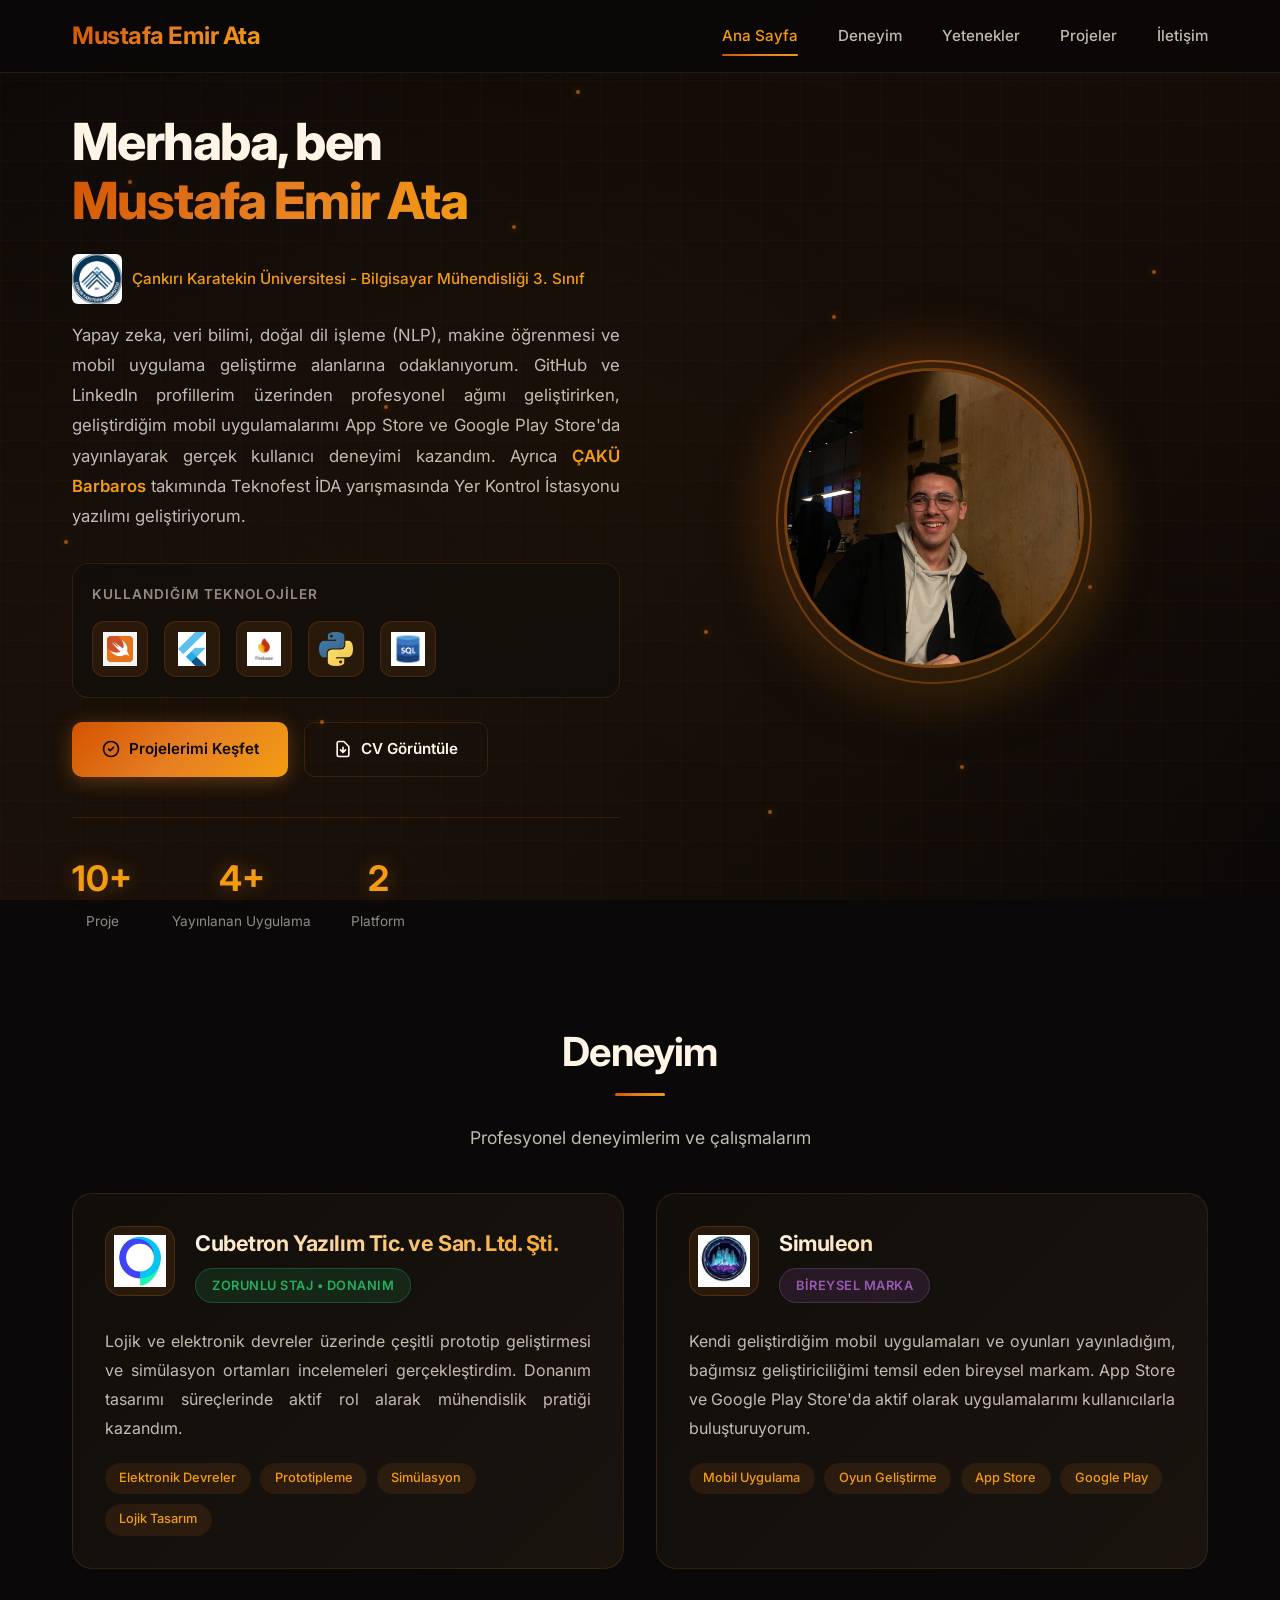
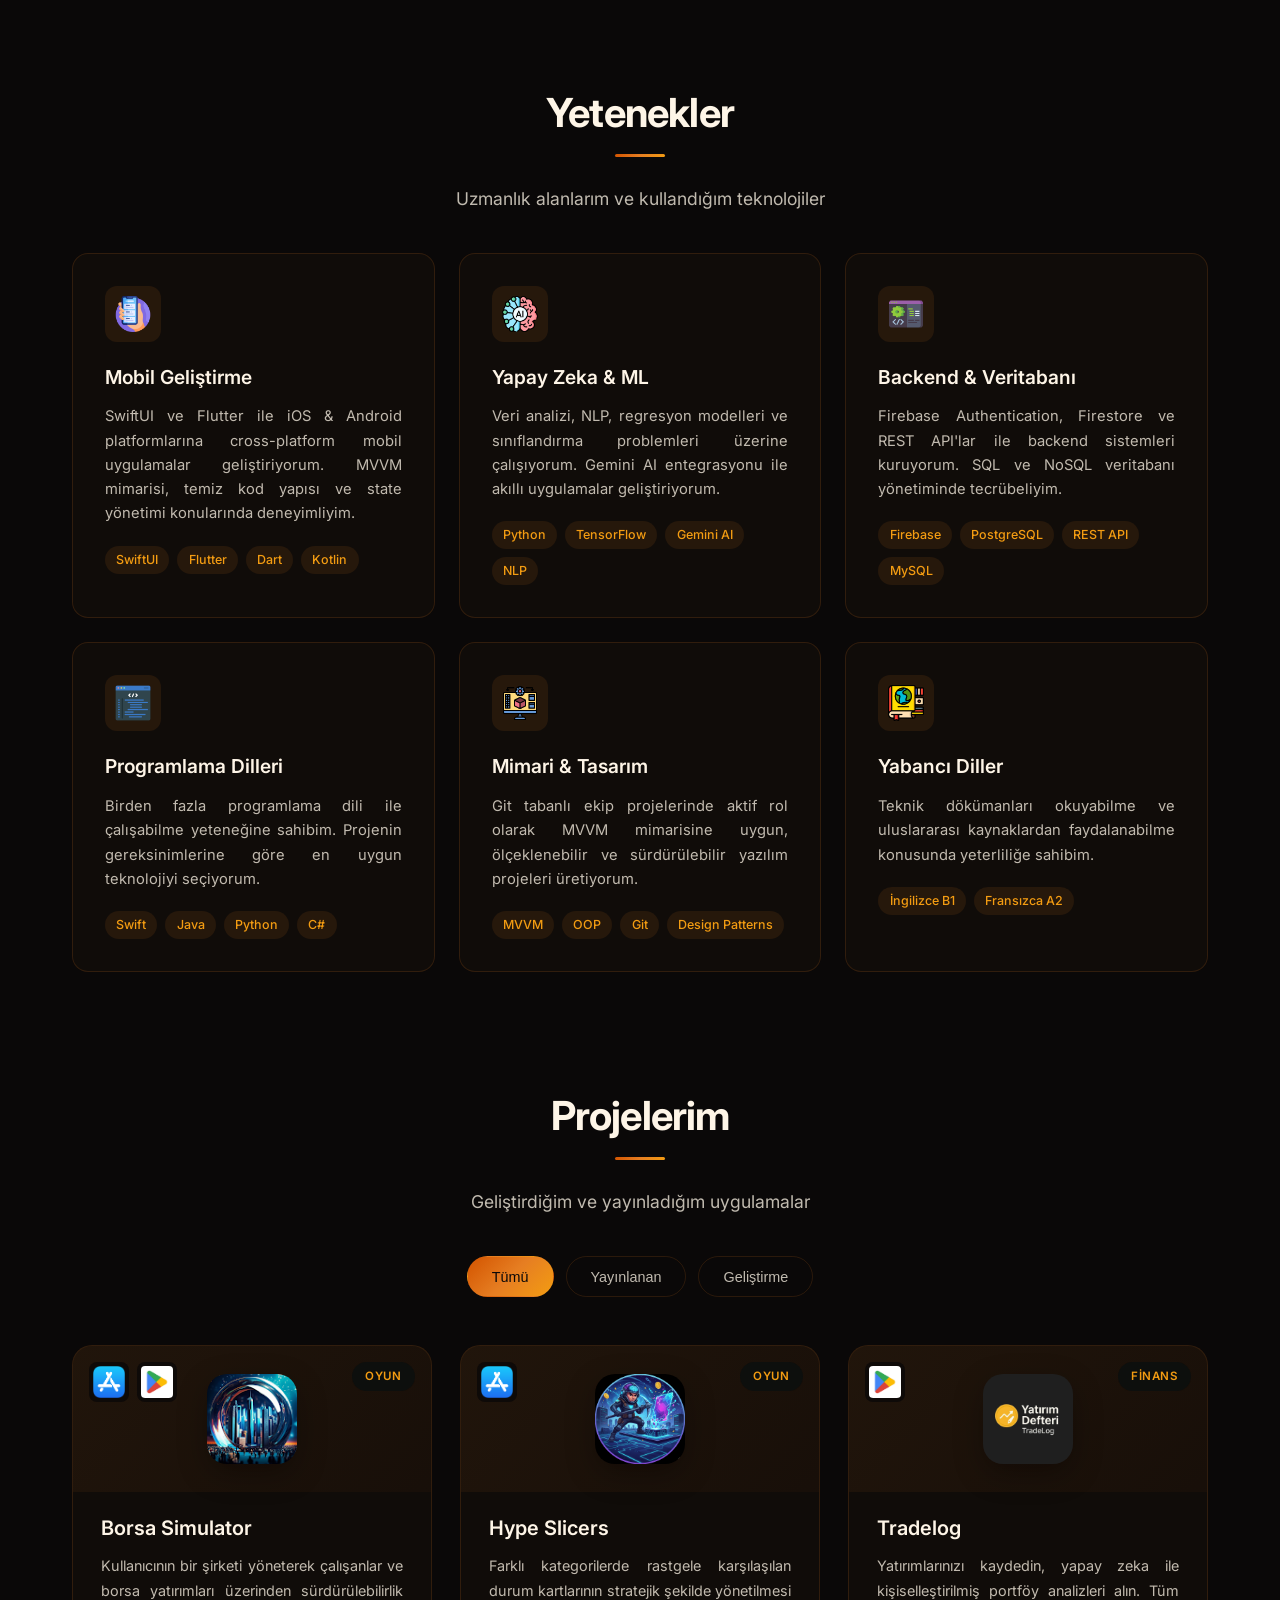
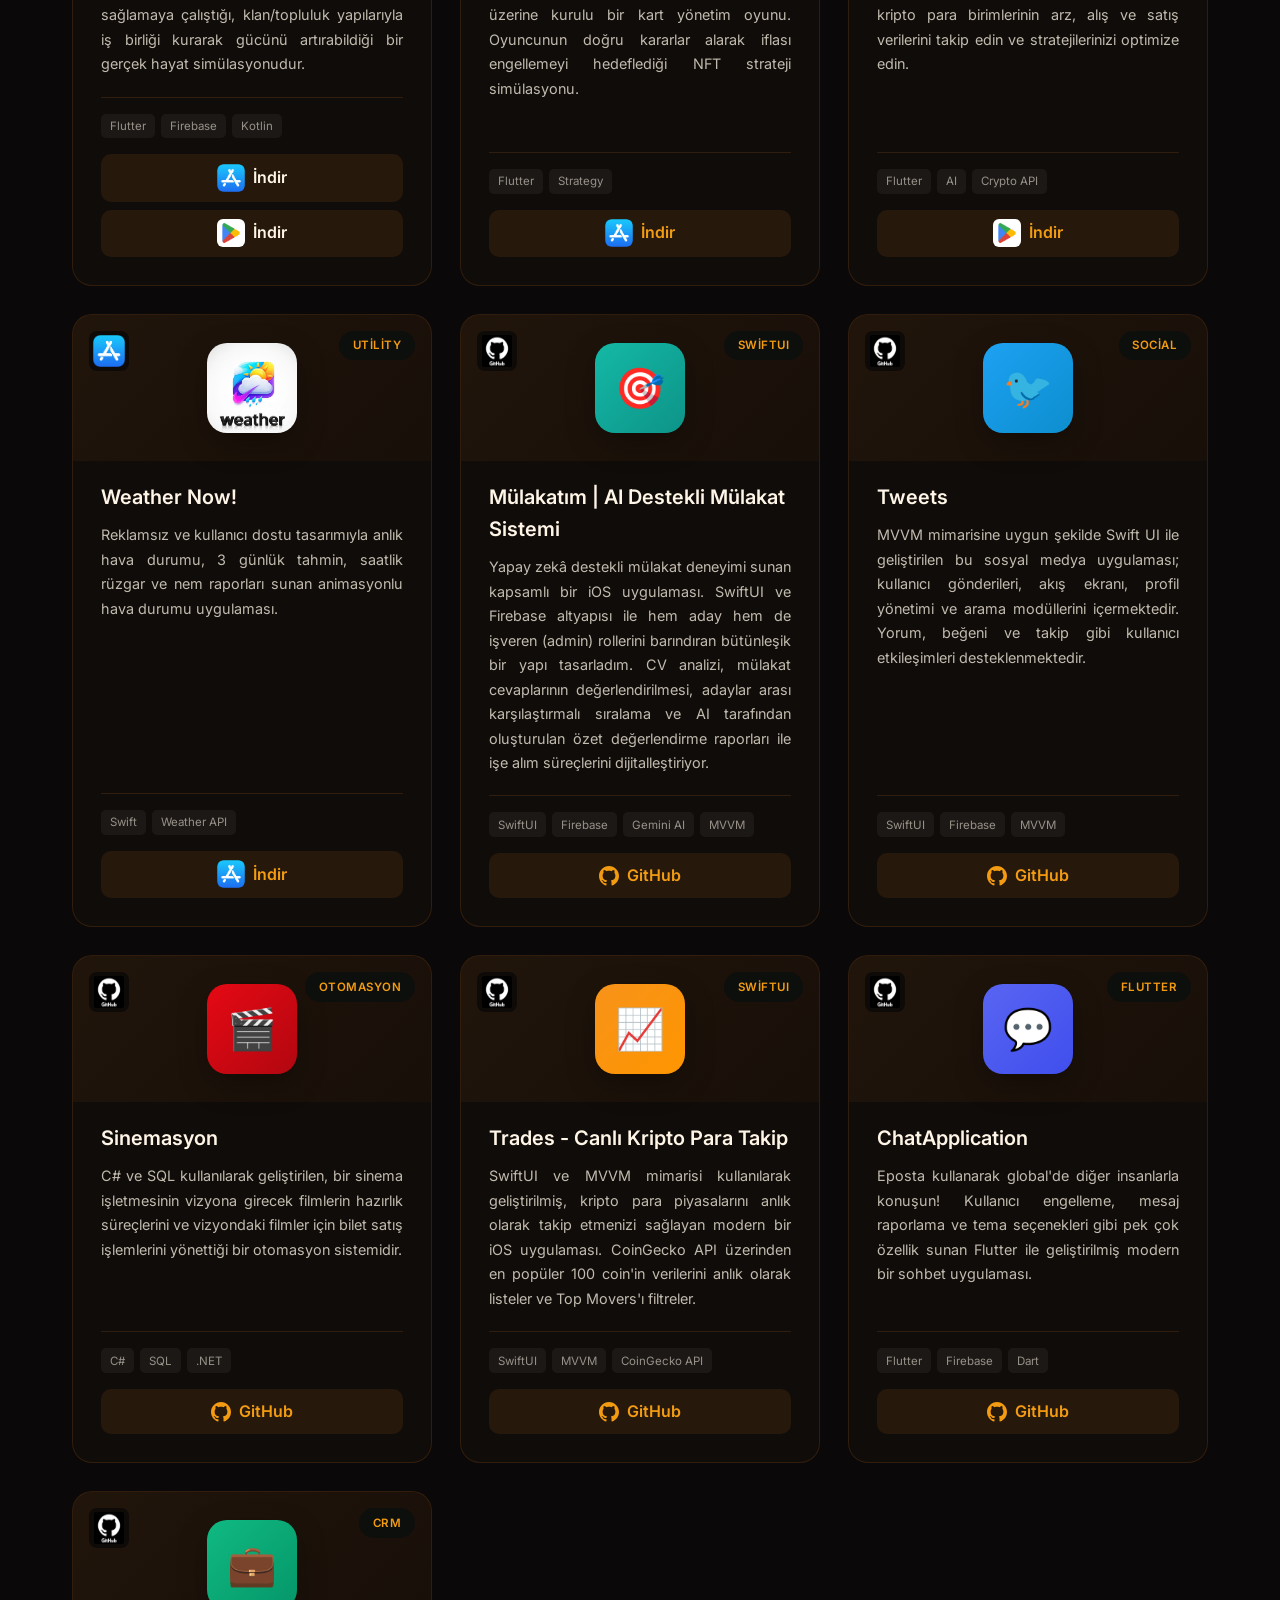
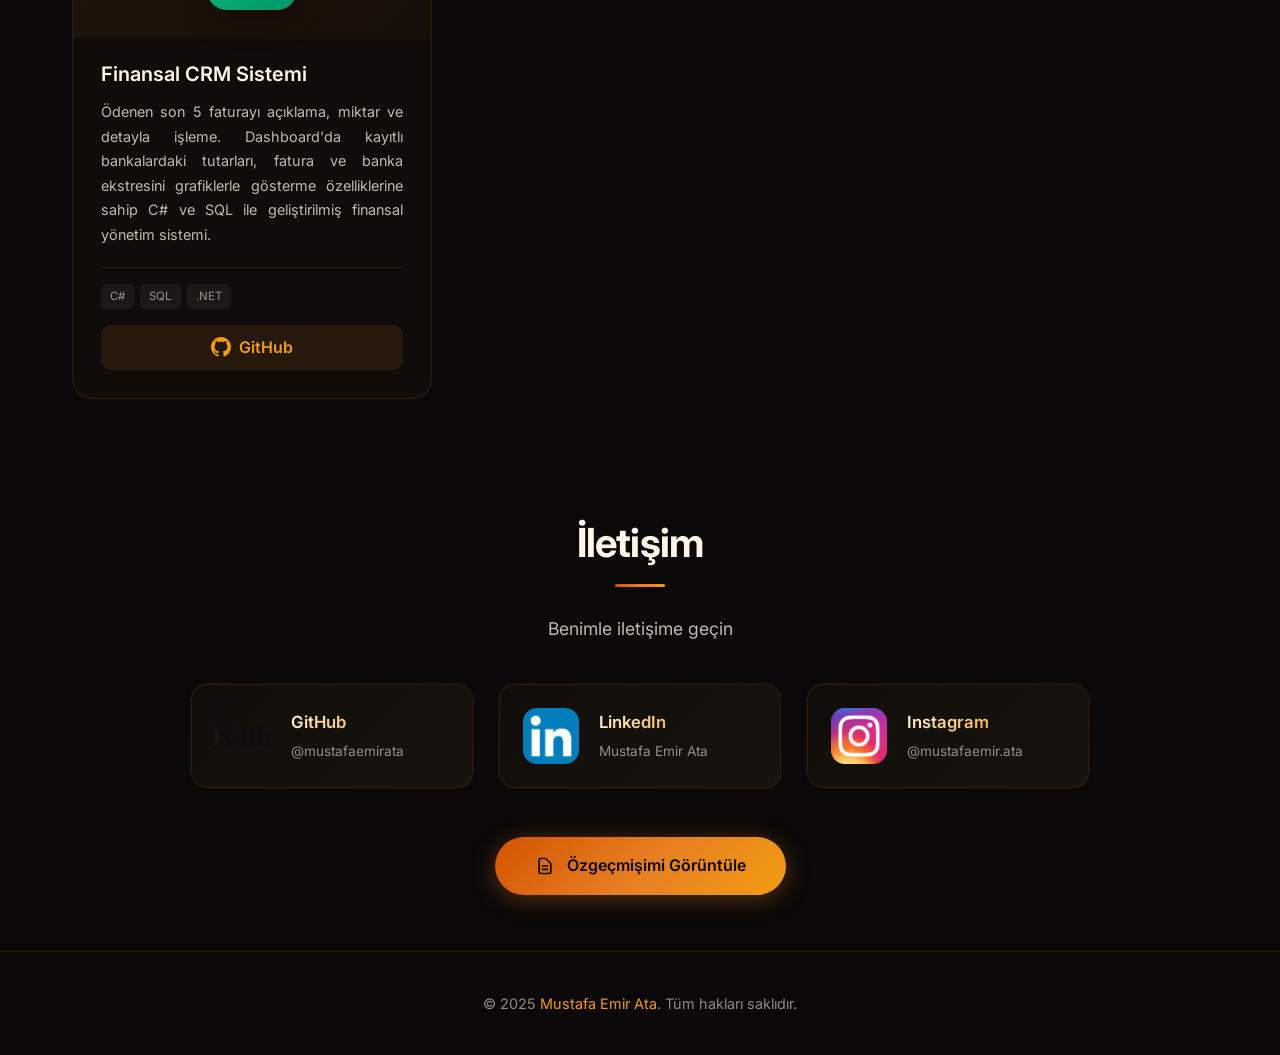
==== commit ebe9e25b: "Deneyimler kısmı eklendi. Tasarım iyileştirmesi yapıldı." ====
--- a/index.html
+++ b/index.html
@@ -44,6 +44,7 @@
             </div>
             <div class="nav-menu" id="nav-menu">
                 <a href="#home" class="nav-link active">Ana Sayfa</a>
+                <a href="#experience" class="nav-link">Deneyim</a>
                 <a href="#skills" class="nav-link">Yetenekler</a>
                 <a href="#projects" class="nav-link">Projeler</a>
                 <a href="#contact" class="nav-link">İletişim</a>
@@ -143,6 +144,69 @@
             </div>
         </section>
 
+        <!-- Experience Section -->
+        <section id="experience" class="section">
+            <div class="container">
+                <div class="section-header reveal">
+                    <h2 class="section-title">Deneyim</h2>
+                    <p class="section-subtitle">Profesyonel deneyimlerim ve çalışmalarım</p>
+                </div>
+                <div class="experience-grid">
+                    <!-- Cubetron Staj -->
+                    <div class="experience-card reveal">
+                        <div class="experience-header">
+                            <div class="experience-icon">
+                                <img src="assets/iconlar/cubetron.png" alt="Cubetron">
+                            </div>
+                            <div class="experience-title-wrapper">
+                                <h3 class="experience-title">Cubetron Yazılım Tic. ve San. Ltd. Şti.</h3>
+                                <span class="experience-badge internship">Zorunlu Staj • Donanım</span>
+                            </div>
+                        </div>
+                        <div class="experience-content">
+                            <p class="experience-description">
+                                Lojik ve elektronik devreler üzerinde çeşitli prototip geliştirmesi ve simülasyon
+                                ortamları incelemeleri gerçekleştirdim. Donanım tasarımı süreçlerinde aktif rol alarak
+                                mühendislik pratiği kazandım.
+                            </p>
+                            <div class="experience-tags">
+                                <span class="experience-tag">Elektronik Devreler</span>
+                                <span class="experience-tag">Prototipleme</span>
+                                <span class="experience-tag">Simülasyon</span>
+                                <span class="experience-tag">Lojik Tasarım</span>
+                            </div>
+                        </div>
+                    </div>
+
+                    <!-- Simuleon -->
+                    <div class="experience-card reveal">
+                        <div class="experience-header">
+                            <div class="experience-icon">
+                                <img src="assets/iconlar/simuleon.png" alt="Simuleon">
+                            </div>
+                            <div class="experience-title-wrapper">
+                                <h3 class="experience-title">Simuleon</h3>
+                                <span class="experience-badge personal">Bireysel Marka</span>
+                            </div>
+                        </div>
+                        <div class="experience-content">
+                            <p class="experience-description">
+                                Kendi geliştirdiğim mobil uygulamaları ve oyunları yayınladığım, bağımsız
+                                geliştiriciliğimi temsil eden bireysel markam. App Store ve Google Play Store'da aktif
+                                olarak uygulamalarımı kullanıcılarla buluşturuyorum.
+                            </p>
+                            <div class="experience-tags">
+                                <span class="experience-tag">Mobil Uygulama</span>
+                                <span class="experience-tag">Oyun Geliştirme</span>
+                                <span class="experience-tag">App Store</span>
+                                <span class="experience-tag">Google Play</span>
+                            </div>
+                        </div>
+                    </div>
+                </div>
+            </div>
+        </section>
+
         <!-- Skills Section -->
         <section id="skills" class="section">
             <div class="container">
@@ -257,6 +321,9 @@
                     <!-- Mülakatım - Featured -->
                     <div class="project-card featured reveal" data-category="development">
                         <div class="project-image-container">
+                            <div class="store-badges">
+                                <img src="assets/iconlar/githubs.png" alt="GitHub" class="store-badge-icon">
+                            </div>
                             <div class="project-image"
                                 style="background: linear-gradient(135deg, #14b8a6, #0d9488); display: flex; align-items: center; justify-content: center; font-size: 2.5rem;">
                                 🎯</div>
@@ -298,6 +365,11 @@
                             <img src="assets/uygulamaresimleri/borsasimulator.png" alt="Borsa Simulator"
                                 class="project-image">
                             <span class="project-category">Oyun</span>
+                            <div class="store-badges">
+                                <img src="assets/iconlar/appstore.png" alt="App Store" class="store-badge-icon">
+                                <img src="assets/iconlar/googleplaystore.png" alt="Google Play"
+                                    class="store-badge-icon">
+                            </div>
                         </div>
                         <div class="project-content">
                             <h3 class="project-title">Borsa Simulator</h3>
@@ -314,11 +386,18 @@
                                     <span class="tech-badge">Firebase</span>
                                     <span class="tech-badge">Kotlin</span>
                                 </div>
-                                <a href="https://play.google.com/store/apps/details?id=com.mustafaemirata.personelkaydet"
-                                    target="_blank" class="store-btn">
-                                    <img src="assets/iconlar/googleplaystore.png" alt="Google Play">
-                                    İndir
-                                </a>
+                                <div class="store-links">
+                                    <a href="https://apps.apple.com/tr/app/borsa-simulator/id6755511135?l=tr"
+                                        target="_blank" class="store-link">
+                                        <img src="assets/iconlar/appstore.png" alt="App Store">
+                                        İndir
+                                    </a>
+                                    <a href="https://play.google.com/store/apps/details?id=com.mustafaemirata.personelkaydet&hl=tr"
+                                        target="_blank" class="store-link">
+                                        <img src="assets/iconlar/googleplaystore.png" alt="Google Play">
+                                        İndir
+                                    </a>
+                                </div>
                             </div>
                         </div>
                     </div>
@@ -328,6 +407,9 @@
                         <div class="project-image-container">
                             <img src="assets/uygulamaresimleri/hypeslicer.png" alt="Hype Slicer" class="project-image">
                             <span class="project-category">Oyun</span>
+                            <div class="store-badges">
+                                <img src="assets/iconlar/appstore.png" alt="App Store" class="store-badge-icon">
+                            </div>
                         </div>
                         <div class="project-content">
                             <h3 class="project-title">Hype Slicers</h3>
@@ -344,7 +426,7 @@
                                     <span class="tech-badge">Strategy</span>
                                 </div>
                                 <a href="https://apps.apple.com/tr/app/hype-slicers/id6753694400?l=tr" target="_blank"
-                                    class="store-btn">
+                                    class="download-text-link">
                                     <img src="assets/iconlar/appstore.png" alt="App Store">
                                     İndir
                                 </a>
@@ -357,6 +439,10 @@
                         <div class="project-image-container">
                             <img src="assets/uygulamaresimleri/tradelog.jpg" alt="Tradelog" class="project-image">
                             <span class="project-category">Finans</span>
+                            <div class="store-badges">
+                                <img src="assets/iconlar/googleplaystore.png" alt="Google Play"
+                                    class="store-badge-icon">
+                            </div>
                         </div>
                         <div class="project-content">
                             <h3 class="project-title">Tradelog</h3>
@@ -372,7 +458,7 @@
                                     <span class="tech-badge">Crypto API</span>
                                 </div>
                                 <a href="https://play.google.com/store/apps/details?id=com.tradelog&hl=tr"
-                                    target="_blank" class="store-btn">
+                                    target="_blank" class="download-text-link">
                                     <img src="assets/iconlar/googleplaystore.png" alt="Google Play">
                                     İndir
                                 </a>
@@ -385,6 +471,9 @@
                         <div class="project-image-container">
                             <img src="assets/uygulamaresimleri/resim.png" alt="Weather Now!" class="project-image">
                             <span class="project-category">Utility</span>
+                            <div class="store-badges">
+                                <img src="assets/iconlar/appstore.png" alt="App Store" class="store-badge-icon">
+                            </div>
                         </div>
                         <div class="project-content">
                             <h3 class="project-title">Weather Now!</h3>
@@ -398,7 +487,7 @@
                                     <span class="tech-badge">Weather API</span>
                                 </div>
                                 <a href="https://apps.apple.com/tr/app/weather-now/id6751362696?l=tr" target="_blank"
-                                    class="store-btn">
+                                    class="download-text-link">
                                     <img src="assets/iconlar/appstore.png" alt="App Store">
                                     İndir
                                 </a>
@@ -409,6 +498,9 @@
                     <!-- Tweets -->
                     <div class="project-card reveal" data-category="development">
                         <div class="project-image-container">
+                            <div class="store-badges">
+                                <img src="assets/iconlar/githubs.png" alt="GitHub" class="store-badge-icon">
+                            </div>
                             <div class="project-image"
                                 style="background: linear-gradient(135deg, #1da1f2, #0d8ecf); display: flex; align-items: center; justify-content: center; font-size: 2.5rem;">
                                 🐦</div>
@@ -441,6 +533,9 @@
                     <!-- Sinemasyon -->
                     <div class="project-card reveal" data-category="development">
                         <div class="project-image-container">
+                            <div class="store-badges">
+                                <img src="assets/iconlar/githubs.png" alt="GitHub" class="store-badge-icon">
+                            </div>
                             <div class="project-image"
                                 style="background: linear-gradient(135deg, #e50914, #b20710); display: flex; align-items: center; justify-content: center; font-size: 2.5rem;">
                                 🎬</div>
@@ -473,6 +568,9 @@
                     <!-- Trades -->
                     <div class="project-card reveal" data-category="development">
                         <div class="project-image-container">
+                            <div class="store-badges">
+                                <img src="assets/iconlar/githubs.png" alt="GitHub" class="store-badge-icon">
+                            </div>
                             <div class="project-image"
                                 style="background: linear-gradient(135deg, #f7931a, #ff9500); display: flex; align-items: center; justify-content: center; font-size: 2.5rem;">
                                 📈</div>
@@ -505,6 +603,9 @@
                     <!-- ChatApplication -->
                     <div class="project-card reveal" data-category="development">
                         <div class="project-image-container">
+                            <div class="store-badges">
+                                <img src="assets/iconlar/githubs.png" alt="GitHub" class="store-badge-icon">
+                            </div>
                             <div class="project-image"
                                 style="background: linear-gradient(135deg, #5865F2, #404eed); display: flex; align-items: center; justify-content: center; font-size: 2.5rem;">
                                 💬</div>
@@ -538,6 +639,9 @@
                     <!-- Finansal CRM Sistemi -->
                     <div class="project-card reveal" data-category="development">
                         <div class="project-image-container">
+                            <div class="store-badges">
+                                <img src="assets/iconlar/githubs.png" alt="GitHub" class="store-badge-icon">
+                            </div>
                             <div class="project-image"
                                 style="background: linear-gradient(135deg, #10b981, #059669); display: flex; align-items: center; justify-content: center; font-size: 2.5rem;">
                                 💼</div>
--- a/style.css
+++ b/style.css
@@ -956,6 +956,7 @@
     color: var(--text-secondary);
     font-size: 0.92rem;
     line-height: 1.65;
+    text-align: justify;
 }
 
 .skill-tags {
@@ -1015,6 +1016,8 @@
     overflow: hidden;
     transition: all 0.4s ease;
     position: relative;
+    display: flex;
+    flex-direction: column;
 }
 
 .project-card:hover {
@@ -1067,6 +1070,9 @@
 
 .project-content {
     padding: 1.25rem 1.75rem 1.75rem;
+    display: flex;
+    flex-direction: column;
+    flex-grow: 1;
 }
 
 .project-title {
@@ -1080,21 +1086,17 @@
     font-size: 0.9rem;
     line-height: 1.7;
     margin-bottom: 1.25rem;
-    display: -webkit-box;
-    -webkit-line-clamp: 4;
-    -webkit-box-orient: vertical;
-    overflow: hidden;
-    min-height: 5.5rem;
+    text-align: justify;
 }
 
 .project-footer {
     display: flex;
-    justify-content: space-between;
-    align-items: center;
+    flex-direction: column;
+    gap: 1rem;
+    margin-top: auto;
     padding-top: 1rem;
     border-top: 1px solid var(--border-color);
     flex-wrap: wrap;
-    gap: 0.75rem;
 }
 
 .project-tech {
@@ -1137,18 +1139,116 @@
 }
 
 .github-link {
-    display: inline-flex;
+    display: flex;
     align-items: center;
-    gap: 0.4rem;
+    justify-content: center;
+    gap: 0.5rem;
+    width: 100%;
     color: var(--accent-light);
     text-decoration: none;
-    font-size: 0.85rem;
-    font-weight: 500;
-    transition: color 0.3s ease;
+    font-weight: 600;
+    font-size: 1rem;
+    padding: 0.6rem 1.2rem;
+    border-radius: 10px;
+    background: rgba(230, 126, 34, 0.1);
+    transition: all 0.3s ease;
+}
+
+.github-link svg {
+    width: 20px;
+    height: 20px;
 }
 
 .github-link:hover {
+    background: var(--accent-primary);
+    color: var(--bg-primary);
+}
+
+/* Store Badges - Top Left */
+.store-badges {
+    position: absolute;
+    top: 1rem;
+    left: 1rem;
+    display: flex;
+    gap: 0.5rem;
+    z-index: 2;
+}
+
+.store-badge-icon {
+    width: 40px;
+    height: 40px;
+    border-radius: 8px;
+    object-fit: contain;
+    background: rgba(10, 8, 8, 0.8);
+    padding: 4px;
+    transition: all 0.3s ease;
+}
+
+.store-badge-icon:hover {
+    transform: scale(1.1);
+}
+
+/* Store Links (for multiple stores) */
+.store-links {
+    display: flex;
+    flex-direction: column;
+    gap: 0.5rem;
+    width: 100%;
+}
+
+.store-link {
+    display: flex;
+    flex: 1;
+    align-items: center;
+    justify-content: center;
+    gap: 0.5rem;
+    text-decoration: none;
     color: var(--text-primary);
+    font-weight: 600;
+    font-size: 1rem;
+    padding: 0.6rem 1rem;
+    border-radius: 10px;
+    background: rgba(230, 126, 34, 0.1);
+    transition: all 0.3s ease;
+}
+
+.store-link:hover {
+    background: var(--accent-primary);
+    color: var(--bg-primary);
+}
+
+.store-link img {
+    width: 28px;
+    height: 28px;
+    border-radius: 6px;
+}
+
+/* Simple Download Text Link */
+.download-text-link {
+    display: flex;
+    align-items: center;
+    justify-content: center;
+    gap: 0.5rem;
+    width: 100%;
+    color: var(--accent-light);
+    text-decoration: none;
+    font-weight: 600;
+    font-size: 1rem;
+    padding: 0.6rem 1.2rem;
+    border-radius: 10px;
+    background: rgba(230, 126, 34, 0.1);
+    transition: all 0.3s ease;
+}
+
+.download-text-link img {
+    width: 28px;
+    height: 28px;
+    border-radius: 6px;
+}
+
+.download-text-link:hover {
+    background: var(--accent-primary);
+    color: var(--bg-primary);
 }
 
 /* Contact Section */
@@ -1291,6 +1391,153 @@
     height: 20px;
 }
 
+/* Experience Section */
+.experience-grid {
+    display: grid;
+    grid-template-columns: repeat(auto-fit, minmax(450px, 1fr));
+    gap: 2rem;
+}
+
+.experience-card {
+    background: linear-gradient(135deg, rgba(18, 14, 10, 0.95) 0%, rgba(28, 22, 16, 0.9) 100%);
+    border: 1px solid var(--border-color);
+    border-radius: 20px;
+    padding: 2rem;
+    transition: all 0.4s cubic-bezier(0.4, 0, 0.2, 1);
+    position: relative;
+    overflow: hidden;
+}
+
+.experience-card::before {
+    content: '';
+    position: absolute;
+    top: 0;
+    left: 0;
+    width: 100%;
+    height: 3px;
+    background: var(--accent-gradient);
+    transform: scaleX(0);
+    transform-origin: left;
+    transition: transform 0.5s ease;
+}
+
+.experience-card:hover::before {
+    transform: scaleX(1);
+}
+
+.experience-card:hover {
+    transform: translateY(-8px);
+    border-color: rgba(230, 126, 34, 0.5);
+    box-shadow:
+        0 25px 60px rgba(0, 0, 0, 0.4),
+        0 0 40px rgba(230, 126, 34, 0.15);
+}
+
+.experience-header {
+    display: flex;
+    align-items: flex-start;
+    gap: 1.25rem;
+    margin-bottom: 1.5rem;
+}
+
+.experience-icon {
+    width: 70px;
+    height: 70px;
+    border-radius: 16px;
+    overflow: hidden;
+    flex-shrink: 0;
+    background: rgba(230, 126, 34, 0.1);
+    border: 1px solid rgba(230, 126, 34, 0.2);
+    display: flex;
+    align-items: center;
+    justify-content: center;
+    padding: 8px;
+    transition: all 0.4s ease;
+}
+
+.experience-card:hover .experience-icon {
+    transform: scale(1.1) rotate(5deg);
+    box-shadow: 0 10px 30px rgba(230, 126, 34, 0.3);
+}
+
+.experience-icon img {
+    width: 100%;
+    height: 100%;
+    object-fit: contain;
+}
+
+.experience-title-wrapper {
+    flex: 1;
+}
+
+.experience-title {
+    font-size: 1.35rem;
+    font-weight: 700;
+    margin-bottom: 0.5rem;
+    background: linear-gradient(135deg, var(--text-primary) 0%, var(--accent-light) 100%);
+    -webkit-background-clip: text;
+    -webkit-text-fill-color: transparent;
+    background-clip: text;
+    letter-spacing: -0.02em;
+}
+
+.experience-badge {
+    display: inline-flex;
+    align-items: center;
+    gap: 0.5rem;
+    padding: 0.4rem 1rem;
+    border-radius: 50px;
+    font-size: 0.8rem;
+    font-weight: 600;
+    text-transform: uppercase;
+    letter-spacing: 0.5px;
+}
+
+.experience-badge.internship {
+    background: rgba(39, 174, 96, 0.15);
+    color: #27ae60;
+    border: 1px solid rgba(39, 174, 96, 0.3);
+}
+
+.experience-badge.personal {
+    background: rgba(155, 89, 182, 0.15);
+    color: #9b59b6;
+    border: 1px solid rgba(155, 89, 182, 0.3);
+}
+
+.experience-content {
+    padding-left: 0;
+}
+
+.experience-description {
+    color: var(--text-secondary);
+    font-size: 1rem;
+    line-height: 1.8;
+    margin-bottom: 1.25rem;
+    text-align: justify;
+}
+
+.experience-tags {
+    display: flex;
+    flex-wrap: wrap;
+    gap: 0.6rem;
+}
+
+.experience-tag {
+    background: rgba(230, 126, 34, 0.1);
+    color: var(--accent-light);
+    padding: 0.35rem 0.9rem;
+    border-radius: 50px;
+    font-size: 0.8rem;
+    font-weight: 500;
+    transition: all 0.3s ease;
+}
+
+.experience-tag:hover {
+    background: rgba(230, 126, 34, 0.25);
+    transform: translateY(-2px);
+}
+
 /* Footer */
 .footer {
     padding: 2.5rem 0;
@@ -1531,6 +1778,28 @@
         grid-template-columns: 1fr;
     }
 
+    .experience-grid {
+        grid-template-columns: 1fr;
+    }
+
+    .experience-header {
+        flex-direction: column;
+        align-items: center;
+        text-align: center;
+    }
+
+    .experience-title-wrapper {
+        text-align: center;
+    }
+
+    .experience-tags {
+        justify-content: center;
+    }
+
+    .experience-description {
+        text-align: center;
+    }
+
     .projects-grid {
         grid-template-columns: 1fr;
     }
